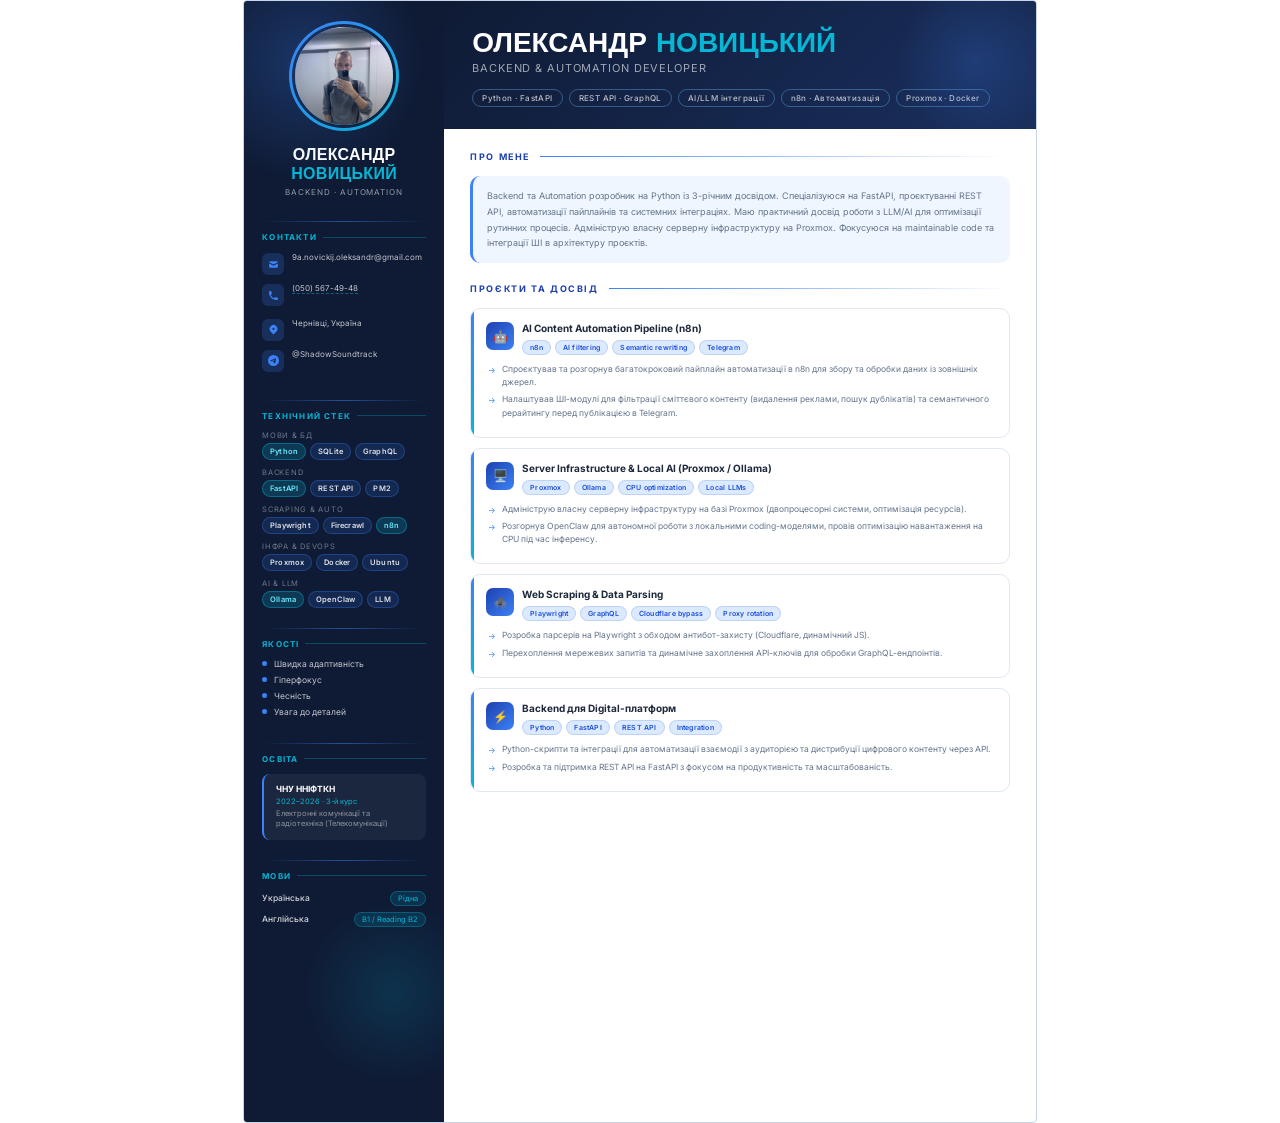
==== index.html @ 7505ac8c "add index.html for GitHub Pages" ====
﻿<!DOCTYPE html>
<html lang="uk">
<head>
<meta charset="UTF-8">
<meta name="viewport" content="width=device-width, initial-scale=1.0">
<title>Олександр Новицький — Резюме</title>
<link rel="stylesheet" href="style.css">
<meta name="description" content="Резюме Олександра Новіцького — Backend та Automation розробник на Python, FastAPI, n8n, AI/LLM інтеграції.">
<meta name="author" content="Олександр Новицький">
<meta property="og:title" content="Олександр Новицький — Backend Developer">
<meta property="og:description" content="Backend та Automation розробник на Python із 3-річним досвідом.">
</head>
<body>
<div class="page">

  <!-- SIDEBAR -->
  <aside class="sidebar">
    <div class="photo-wrap">
      <div class="photo-ring">
        <img src="1.jpg" alt="Олександр Новицький">
      </div>
      <div class="s-name">
        <div class="first">ОЛЕКСАНДР</div>
        <div class="last">НОВИЦЬКИЙ</div>
      </div>
      <div class="s-title">Backend · Automation</div>
    </div>

    <div class="divider-grad"></div>

    <!-- Contacts -->
    <div class="s-section">
      <div class="s-section-title">Контакти</div>

      <div class="contact-item">
        <div class="contact-icon">
          <svg viewBox="0 0 20 20"><path d="M2.003 5.884L10 9.882l7.997-3.998A2 2 0 0016 4H4a2 2 0 00-1.997 1.884z"/><path d="M18 8.118l-8 4-8-4V14a2 2 0 002 2h12a2 2 0 002-2V8.118z"/></svg>
        </div>
        <div class="contact-text"><a href="mailto:9a.novickij.oleksandr@gmail.com" class="contact-link">9a.novickij.oleksandr@gmail.com</a></div>
      </div>

      <div class="contact-item">
        <div class="contact-icon">
          <svg viewBox="0 0 20 20"><path d="M2 3a1 1 0 011-1h2.153a1 1 0 01.986.836l.74 4.435a1 1 0 01-.54 1.06l-1.548.773a11.037 11.037 0 006.105 6.105l.774-1.548a1 1 0 011.059-.54l4.435.74a1 1 0 01.836.986V17a1 1 0 01-1 1h-2C7.82 18 2 12.18 2 5V3z"/></svg>
        </div>
        <div class="contact-text"><a href="tel:+380505674948" class="contact-link phone-link" onclick="copyPhone(event)" title="Натисніть для копіювання">(050) 567-49-48</a><span class="copy-toast" id="copyToast">Скопійовано!</span></div>
      </div>

      <div class="contact-item">
        <div class="contact-icon">
          <svg viewBox="0 0 20 20"><path fill-rule="evenodd" d="M5.05 4.05a7 7 0 119.9 9.9L10 18.9l-4.95-4.95a7 7 0 010-9.9zM10 11a2 2 0 100-4 2 2 0 000 4z" clip-rule="evenodd"/></svg>
        </div>
        <div class="contact-text">Чернівці, Україна</div>
      </div>

      <div class="contact-item">
        <div class="contact-icon">
          <svg viewBox="0 0 24 24"><path d="M11.944 0A12 12 0 000 12a12 12 0 0012 12 12 12 0 0012-12A12 12 0 0012 0a12 12 0 00-.056 0zm4.962 7.224c.1-.002.321.023.465.14a.506.506 0 01.171.325c.016.093.036.306.02.472-.18 1.898-.962 6.502-1.36 8.627-.168.9-.499 1.201-.82 1.23-.696.065-1.225-.46-1.9-.902-1.056-.693-1.653-1.124-2.678-1.8-1.185-.78-.417-1.21.258-1.91.177-.184 3.247-2.977 3.307-3.23.007-.032.014-.15-.056-.212s-.174-.041-.249-.024c-.106.024-1.793 1.14-5.061 3.345-.48.33-.913.49-1.302.48-.428-.008-1.252-.241-1.865-.44-.752-.245-1.349-.374-1.297-.789.027-.216.325-.437.893-.663 3.498-1.524 5.83-2.529 6.998-3.014 3.332-1.386 4.025-1.627 4.476-1.635z"/></svg>
        </div>
        <div class="contact-text"><a href="https://t.me/ShadowSoundtrack" class="contact-link" target="_blank">@ShadowSoundtrack</a></div>
      </div>
    </div>

    <div class="divider-grad"></div>

    <!-- Tech Stack -->
    <div class="s-section">
      <div class="s-section-title">Технічний стек</div>

      <div class="tech-cat">Мови & БД</div>
      <div class="tech-grid">
        <span class="tech-pill highlight">Python</span>
        <span class="tech-pill">SQLite</span>
        <span class="tech-pill">GraphQL</span>
      </div>

      <div class="tech-cat">Backend</div>
      <div class="tech-grid">
        <span class="tech-pill highlight">FastAPI</span>
        <span class="tech-pill">REST API</span>
        <span class="tech-pill">PM2</span>
      </div>

      <div class="tech-cat">Scraping & Auto</div>
      <div class="tech-grid">
        <span class="tech-pill">Playwright</span>
        <span class="tech-pill">Firecrawl</span>
        <span class="tech-pill highlight">n8n</span>
      </div>

      <div class="tech-cat">Інфра & DevOps</div>
      <div class="tech-grid">
        <span class="tech-pill">Proxmox</span>
        <span class="tech-pill">Docker</span>
        <span class="tech-pill">Ubuntu</span>
      </div>

      <div class="tech-cat">AI & LLM</div>
      <div class="tech-grid">
        <span class="tech-pill highlight">Ollama</span>
        <span class="tech-pill">OpenClaw</span>
        <span class="tech-pill">LLM</span>
      </div>
    </div>

    <div class="divider-grad"></div>

    <!-- Qualities -->
    <div class="s-section">
      <div class="s-section-title">Якості</div>
      <div class="quality-item"><div class="quality-dot"></div>Швидка адаптивність</div>
      <div class="quality-item"><div class="quality-dot"></div>Гіперфокус</div>
      <div class="quality-item"><div class="quality-dot"></div>Чесність</div>
      <div class="quality-item"><div class="quality-dot"></div>Увага до деталей</div>
    </div>

    <div class="divider-grad"></div>

    <!-- Education -->
    <div class="s-section">
      <div class="s-section-title">Освіта</div>
      <div class="edu-block">
        <div class="edu-uni">ЧНУ ННІФТКН</div>
        <div class="edu-year">2022–2026 · 3-й курс</div>
        <div class="edu-spec">Електронні комунікації та радіотехніка (Телекомунікації)</div>
      </div>
    </div>

    <div class="divider-grad"></div>

    <!-- Languages -->
    <div class="s-section">
      <div class="s-section-title">Мови</div>
      <div class="lang-item"><span class="lang-name">Українська</span><span class="lang-level">Рідна</span></div>
      <div class="lang-item"><span class="lang-name">Англійська</span><span class="lang-level">B1 / Reading B2</span></div>
    </div>  </aside>

  <!-- MAIN -->
  <main class="main">
    <div class="main-header">
      <div class="main-header-name">ОЛЕКСАНДР <span>НОВИЦЬКИЙ</span></div>
      <div class="main-header-role">Backend &amp; Automation Developer</div>
      <div class="header-tags">
        <span class="header-tag">Python · FastAPI</span>
        <span class="header-tag">REST API · GraphQL</span>
        <span class="header-tag">AI/LLM інтеграції</span>
        <span class="header-tag">n8n · Автоматизація</span>
        <span class="header-tag">Proxmox · Docker</span>
      </div>
    </div>

    <div class="content">

      <!-- About -->
      <div class="section">
        <div class="section-title">Про мене</div>
        <div class="about-text">
          Backend та Automation розробник на Python із 3-річним досвідом. Спеціалізуюся на FastAPI, проєктуванні REST API, автоматизації пайплайнів та системних інтеграціях. Маю практичний досвід роботи з LLM/AI для оптимізації рутинних процесів. Адмініструю власну серверну інфраструктуру на Proxmox. Фокусуюся на maintainable code та інтеграції ШІ в архітектуру проєктів.
        </div>
      </div>

      <!-- Projects -->
      <div class="section">
        <div class="section-title">Проєкти та досвід</div>

        <div class="project-card">
          <div class="project-header">
            <div class="project-icon">🤖</div>
            <div class="project-title-wrap">
              <div class="project-title">AI Content Automation Pipeline (n8n)</div>
              <div class="tag-row">
                <span class="tag">n8n</span>
                <span class="tag">AI filtering</span>
                <span class="tag">Semantic rewriting</span>
                <span class="tag">Telegram</span>
              </div>
            </div>
          </div>
          <div class="project-bullets">
            <div class="bullet">Спроєктував та розгорнув багатокроковий пайплайн автоматизації в n8n для збору та обробки даних із зовнішніх джерел.</div>
            <div class="bullet">Налаштував ШІ-модулі для фільтрації сміттєвого контенту (видалення реклами, пошук дублікатів) та семантичного рерайтингу перед публікацією в Telegram.</div>
          </div>
        </div>

        <div class="project-card">
          <div class="project-header">
            <div class="project-icon">🖥️</div>
            <div class="project-title-wrap">
              <div class="project-title">Server Infrastructure &amp; Local AI (Proxmox / Ollama)</div>
              <div class="tag-row">
                <span class="tag">Proxmox</span>
                <span class="tag">Ollama</span>
                <span class="tag">CPU optimization</span>
                <span class="tag">Local LLMs</span>
              </div>
            </div>
          </div>
          <div class="project-bullets">
            <div class="bullet">Адмініструю власну серверну інфраструктуру на базі Proxmox (двопроцесорні системи, оптимізація ресурсів).</div>
            <div class="bullet">Розгорнув OpenClaw для автономної роботи з локальними coding-моделями, провів оптимізацію навантаження на CPU під час інференсу.</div>
          </div>
        </div>

        <div class="project-card">
          <div class="project-header">
            <div class="project-icon">🕷️</div>
            <div class="project-title-wrap">
              <div class="project-title">Web Scraping &amp; Data Parsing</div>
              <div class="tag-row">
                <span class="tag">Playwright</span>
                <span class="tag">GraphQL</span>
                <span class="tag">Cloudflare bypass</span>
                <span class="tag">Proxy rotation</span>
              </div>
            </div>
          </div>
          <div class="project-bullets">
            <div class="bullet">Розробка парсерів на Playwright з обходом антибот-захисту (Cloudflare, динамічний JS).</div>
            <div class="bullet">Перехоплення мережевих запитів та динамічне захоплення API-ключів для обробки GraphQL-ендпоінтів.</div>
          </div>
        </div>

        <div class="project-card">
          <div class="project-header">
            <div class="project-icon">⚡</div>
            <div class="project-title-wrap">
              <div class="project-title">Backend для Digital-платформ</div>
              <div class="tag-row">
                <span class="tag">Python</span>
                <span class="tag">FastAPI</span>
                <span class="tag">REST API</span>
                <span class="tag">Integration</span>
              </div>
            </div>
          </div>
          <div class="project-bullets">
            <div class="bullet">Python-скрипти та інтеграції для автоматизації взаємодії з аудиторією та дистрибуції цифрового контенту через API.</div>
            <div class="bullet">Розробка та підтримка REST API на FastAPI з фокусом на продуктивність та масштабованість.</div>
          </div>
        </div>

      </div>
    </div>
  </main>

</div>
<script>
function copyPhone(e) {
  e.preventDefault();
  navigator.clipboard.writeText('+380505674948').then(function() {
    var toast = document.getElementById('copyToast');
    toast.classList.add('show');
    setTimeout(function() { toast.classList.remove('show'); }, 2000);
  });
}
</script></body>
</html>
---- style.css ----
﻿
  @import url('https://fonts.googleapis.com/css2?family=Inter:wght@300;400;500;600;700;800&family=Syne:wght@700;800&display=swap');

  *, *::before, *::after { box-sizing: border-box; margin: 0; padding: 0; }

  :root {
    --navy: #0F1B35;
    --blue: #1E40AF;
    --accent: #3B82F6;
    --cyan: #06B6D4;
    --light: #F0F6FF;
    --text: #1E293B;
    --muted: #64748B;
    --border: #E2E8F0;
    --tag-bg: #DBEAFE;
    --tag-text: #1D4ED8;
    --white: #ffffff;
  }

  body {
    font-family: 'Inter', sans-serif;
    background: #E8EDF5;
    display: flex;
    justify-content: center;
    align-items: flex-start;
    min-height: 100vh;
    padding: 100px 20px;
    color: var(--text);
  }

  .page {
    width: 210mm;
    min-height: 297mm;
    background: white;
    display: grid;
    grid-template-columns: 200px 1fr;
    box-shadow: 0 20px 60px rgba(0,0,0,0.15);
    border-radius: 4px;
    border: 1px solid #C8D5E8;
    overflow: hidden;
    position: relative;
  }

  /* ─── SIDEBAR ─── */
  .sidebar {
    background: var(--navy);
    padding: 0;
    display: flex;
    flex-direction: column;
    position: relative;
    overflow: hidden;
  }

  .sidebar::before {
    content: '';
    position: absolute;
    top: -60px; left: -60px;
    width: 240px; height: 240px;
    background: radial-gradient(circle, rgba(59,130,246,0.25) 0%, transparent 70%);
    pointer-events: none;
  }
  .sidebar::after {
    content: '';
    position: absolute;
    bottom: 40px; right: -40px;
    width: 180px; height: 180px;
    background: radial-gradient(circle, rgba(6,182,212,0.15) 0%, transparent 70%);
    pointer-events: none;
  }

  .photo-wrap {
    padding: 20px 20px 14px;
    display: flex;
    flex-direction: column;
    align-items: center;
    gap: 0;
  }

  .photo-ring {
    width: 110px;
    height: 110px;
    border-radius: 50%;
    padding: 3px;
    background: linear-gradient(135deg, var(--accent), var(--cyan));
    flex-shrink: 0;
  }

  .photo-ring img {
    width: 100%;
    height: 100%;
    border-radius: 50%;
    object-fit: cover;
    object-position: center top;
    display: block;
    border: 3px solid var(--navy);
  }

  .s-name {
    margin-top: 14px;
    text-align: center;
  }

  .s-name .first {
    font-family: 'Syne', sans-serif;
    font-size: 16px;
    font-weight: 800;
    color: white;
    letter-spacing: 0.02em;
    line-height: 1.2;
  }

  .s-name .last {
    font-family: 'Syne', sans-serif;
    font-size: 16px;
    font-weight: 800;
    color: var(--cyan);
    letter-spacing: 0.02em;
  }

  .s-title {
    font-size: 8px;
    color: rgba(255,255,255,0.55);
    text-transform: uppercase;
    letter-spacing: 0.12em;
    margin-top: 4px;
    text-align: center;
  }

  .divider-grad {
    height: 1px;
    background: linear-gradient(90deg, transparent, rgba(59,130,246,0.5), transparent);
    margin: 10px 20px;
  }

  .s-section {
    padding: 0 18px 10px;
  }

  .s-section-title {
    font-size: 8px;
    font-weight: 700;
    text-transform: uppercase;
    letter-spacing: 0.15em;
    color: var(--cyan);
    margin-bottom: 10px;
    display: flex;
    align-items: center;
    gap: 6px;
  }

  .s-section-title::after {
    content: '';
    flex: 1;
    height: 1px;
    background: rgba(6,182,212,0.3);
  }

  /* Contacts */
  .contact-item {
    display: flex;
    align-items: flex-start;
    gap: 8px;
    margin-bottom: 8px;
  }

  .contact-icon {
    width: 22px;
    height: 22px;
    border-radius: 6px;
    background: rgba(59,130,246,0.2);
    display: flex;
    align-items: center;
    justify-content: center;
    flex-shrink: 0;
    margin-top: 1px;
  }

  .contact-icon svg {
    width: 11px;
    height: 11px;
    fill: var(--accent);
  }

  .contact-text {
    font-size: 8px;
    color: rgba(255,255,255,0.75);
    line-height: 1.4;
    overflow-wrap: break-word;
    word-break: break-word;
  }

  /* Tech pills */
  .tech-grid {
    display: flex;
    flex-wrap: wrap;
    gap: 4px;
  }

  .tech-pill {
    font-size: 7.5px;
    font-weight: 600;
    padding: 3px 7px;
    border-radius: 20px;
    background: rgba(59,130,246,0.15);
    color: rgba(255,255,255,0.85);
    border: 1px solid rgba(59,130,246,0.3);
    letter-spacing: 0.02em;
  }

  .tech-pill.highlight {
    background: rgba(6,182,212,0.2);
    border-color: rgba(6,182,212,0.4);
    color: #67E8F9;
  }

  /* Cat label */
  .tech-cat {
    font-size: 7.5px;
    color: rgba(255,255,255,0.4);
    text-transform: uppercase;
    letter-spacing: 0.1em;
    margin-top: 8px;
    margin-bottom: 3px;
  }

  /* Qualities */
  .quality-item {
    display: flex;
    align-items: center;
    gap: 7px;
    margin-bottom: 6px;
    font-size: 8.5px;
    color: rgba(255,255,255,0.75);
  }

  .quality-dot {
    width: 5px;
    height: 5px;
    border-radius: 50%;
    background: var(--accent);
    flex-shrink: 0;
  }

  /* Education */
  .edu-block {
    background: rgba(255,255,255,0.05);
    border-radius: 8px;
    padding: 10px 12px;
    border-left: 2px solid var(--accent);
  }

  .edu-uni {
    font-size: 8.5px;
    font-weight: 700;
    color: white;
    margin-bottom: 3px;
  }

  .edu-year {
    font-size: 7.5px;
    color: var(--cyan);
    margin-bottom: 3px;
  }

  .edu-spec {
    font-size: 7.5px;
    color: rgba(255,255,255,0.5);
    line-height: 1.4;
  }

  /* ─── MAIN ─── */
  .main {
    padding: 0;
    display: flex;
    flex-direction: column;
  }

  /* Header strip */
  .main-header {
    background: linear-gradient(135deg, var(--navy) 0%, #1a2f5e 100%);
    padding: 28px 28px 22px;
    position: relative;
    overflow: hidden;
  }

  .main-header::before {
    content: '';
    position: absolute;
    right: -20px; top: -20px;
    width: 160px; height: 160px;
    background: radial-gradient(circle, rgba(59,130,246,0.2) 0%, transparent 70%);
  }

  .main-header-name {
    font-family: 'Syne', sans-serif;
    font-size: 28px;
    font-weight: 800;
    color: white;
    line-height: 1;
    margin-bottom: 4px;
  }

  .main-header-name span {
    color: var(--cyan);
  }

  .main-header-role {
    font-size: 11px;
    color: rgba(255,255,255,0.6);
    font-weight: 400;
    letter-spacing: 0.08em;
    text-transform: uppercase;
    margin-bottom: 14px;
  }

  .header-tags {
    display: flex;
    flex-wrap: wrap;
    gap: 6px;
  }

  .header-tag {
    font-size: 8px;
    padding: 3px 9px;
    border-radius: 20px;
    border: 1px solid rgba(99,179,237,0.4);
    color: rgba(255,255,255,0.7);
    font-weight: 500;
    letter-spacing: 0.05em;
  }

  /* Content */
  .content {
    padding: 22px 26px;
    flex: 1;
  }

  .section {
    margin-bottom: 20px;
  }

  .section-title {
    font-size: 9px;
    font-weight: 700;
    text-transform: uppercase;
    letter-spacing: 0.18em;
    color: var(--blue);
    margin-bottom: 14px;
    display: flex;
    align-items: center;
    gap: 10px;
  }

  .section-title::after {
    content: '';
    flex: 1;
    height: 1px;
    background: linear-gradient(90deg, var(--accent), transparent);
  }

  /* About */
  .about-text {
    font-size: 9px;
    line-height: 1.75;
    color: var(--muted);
    background: var(--light);
    border-radius: 10px;
    padding: 12px 14px;
    border-left: 3px solid var(--accent);
  }

  /* Projects */
  .project-card {
    border: 1px solid var(--border);
    border-radius: 10px;
    padding: 13px 15px;
    margin-bottom: 10px;
    position: relative;
    overflow: hidden;
    background: white;
    transition: all 0.2s;
  }

  .project-card::before {
    content: '';
    position: absolute;
    left: 0; top: 0; bottom: 0;
    width: 3px;
    background: linear-gradient(180deg, var(--accent), var(--cyan));
  }

  .project-header {
    display: flex;
    align-items: flex-start;
    justify-content: space-between;
    margin-bottom: 8px;
    gap: 8px;
  }

  .project-icon {
    width: 28px;
    height: 28px;
    border-radius: 7px;
    background: linear-gradient(135deg, var(--blue), var(--accent));
    display: flex;
    align-items: center;
    justify-content: center;
    flex-shrink: 0;
    font-size: 12px;
  }

  .project-title-wrap {
    flex: 1;
  }

  .project-title {
    font-size: 10px;
    font-weight: 700;
    color: var(--text);
    line-height: 1.3;
    margin-bottom: 5px;
  }

  .tag-row {
    display: flex;
    flex-wrap: wrap;
    gap: 4px;
  }

  .tag {
    font-size: 7px;
    font-weight: 600;
    padding: 2px 7px;
    border-radius: 20px;
    background: var(--tag-bg);
    color: var(--tag-text);
    letter-spacing: 0.03em;
    border: 1px solid rgba(29,78,216,0.15);
  }

  .project-bullets {
    margin-top: 8px;
    padding-left: 2px;
  }

  .bullet {
    font-size: 8.5px;
    color: var(--muted);
    line-height: 1.55;
    margin-bottom: 4px;
    display: flex;
    gap: 6px;
  }

  .bullet::before {
    content: '→';
    color: var(--accent);
    font-size: 8px;
    flex-shrink: 0;
    margin-top: 1px;
  }

  /* Print */
  @media print {
    body { background: white; padding: 0; }
    .page { box-shadow: none; width: 100%; }
  }


/* clickable contact links */
.contact-link {
  color: rgba(255,255,255,0.75);
  text-decoration: none;
  transition: color 0.2s;
}
.contact-link:hover {
  color: #67E8F9;
  text-decoration: underline;
}
.phone-link {
  cursor: copy;
  border-bottom: 1px dashed rgba(6,182,212,0.45);
  transition: color 0.2s, border-color 0.2s, text-shadow 0.2s;
}
.phone-link:hover {
  color: #67E8F9 !important;
  border-bottom-color: #67E8F9;
  text-shadow: 0 0 8px rgba(6,182,212,0.5);
  text-decoration: none !important;
}
.copy-toast {
  display: inline-block;
  background: #22C55E;
  color: white;
  font-size: 8px;
  padding: 2px 8px;
  border-radius: 20px;
  opacity: 0;
  margin-left: 4px;
  transition: opacity 0.3s;
  pointer-events: none;
}
.copy-toast.show {
  opacity: 1;
}

/* Languages section */
.lang-item {
  display: flex;
  justify-content: space-between;
  align-items: center;
  margin-bottom: 6px;
  font-size: 8.5px;
}
.lang-name {
  color: rgba(255,255,255,0.8);
  font-weight: 500;
}
.lang-level {
  color: var(--cyan);
  font-size: 7.5px;
  background: rgba(6,182,212,0.15);
  padding: 2px 7px;
  border-radius: 10px;
  border: 1px solid rgba(6,182,212,0.3);
}


  body { background: white; padding: 0; }
  .page { box-shadow: none; width: 210mm; }
}
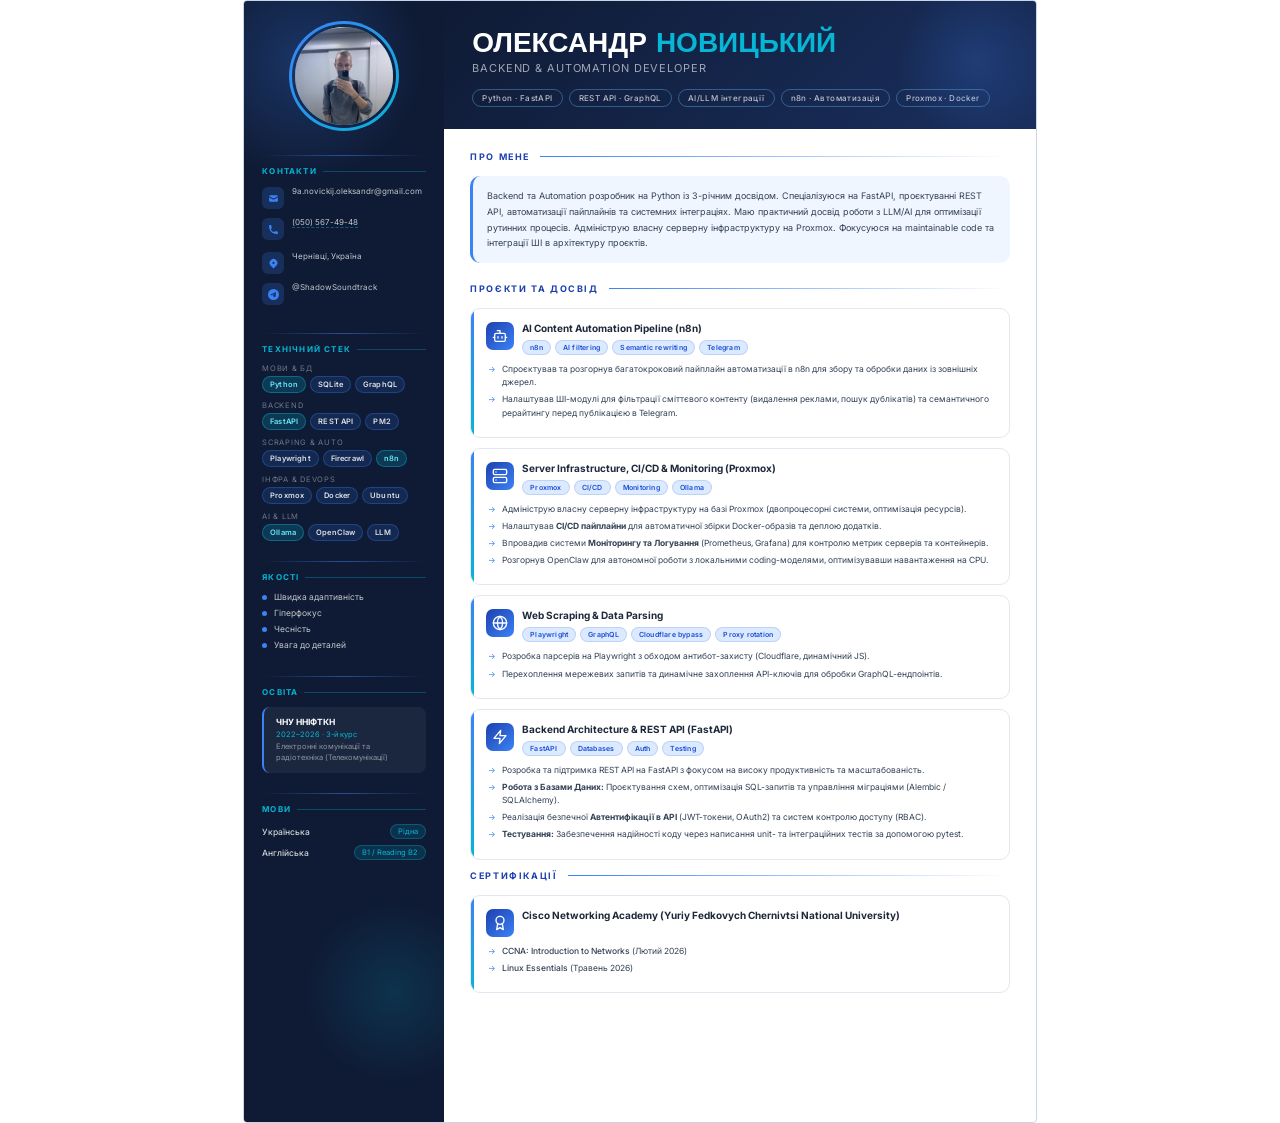
==== commit f2d21cda: "UI/UX updates, add practical experience, add Cisco and Linux certifications" ====
--- a/index.html
+++ b/index.html
@@ -1,4 +1,4 @@
-﻿<!DOCTYPE html>
+<!DOCTYPE html>
 <html lang="uk">
 <head>
 <meta charset="UTF-8">
@@ -19,11 +19,6 @@
       <div class="photo-ring">
         <img src="1.jpg" alt="Олександр Новицький">
       </div>
-      <div class="s-name">
-        <div class="first">ОЛЕКСАНДР</div>
-        <div class="last">НОВИЦЬКИЙ</div>
-      </div>
-      <div class="s-title">Backend · Automation</div>
     </div>
 
     <div class="divider-grad"></div>
@@ -165,7 +160,7 @@
 
         <div class="project-card">
           <div class="project-header">
-            <div class="project-icon">🤖</div>
+            <div class="project-icon"><svg xmlns="http://www.w3.org/2000/svg" width="16" height="16" viewBox="0 0 24 24" fill="none" stroke="currentColor" stroke-width="2" stroke-linecap="round" stroke-linejoin="round"><path d="M12 8V4H8"/><rect width="16" height="12" x="4" y="8" rx="2"/><path d="M2 14h2"/><path d="M20 14h2"/><path d="M15 13v2"/><path d="M9 13v2"/></svg></div>
             <div class="project-title-wrap">
               <div class="project-title">AI Content Automation Pipeline (n8n)</div>
               <div class="tag-row">
@@ -184,26 +179,28 @@
 
         <div class="project-card">
           <div class="project-header">
-            <div class="project-icon">🖥️</div>
-            <div class="project-title-wrap">
-              <div class="project-title">Server Infrastructure &amp; Local AI (Proxmox / Ollama)</div>
+            <div class="project-icon"><svg xmlns="http://www.w3.org/2000/svg" width="16" height="16" viewBox="0 0 24 24" fill="none" stroke="currentColor" stroke-width="2" stroke-linecap="round" stroke-linejoin="round"><rect width="20" height="8" x="2" y="2" rx="2" ry="2"/><rect width="20" height="8" x="2" y="14" rx="2" ry="2"/><line x1="6" x2="6.01" y1="6" y2="6"/><line x1="6" x2="6.01" y1="18" y2="18"/></svg></div>
+            <div class="project-title-wrap">
+              <div class="project-title">Server Infrastructure, CI/CD &amp; Monitoring (Proxmox)</div>
               <div class="tag-row">
                 <span class="tag">Proxmox</span>
+                <span class="tag">CI/CD</span>
+                <span class="tag">Monitoring</span>
                 <span class="tag">Ollama</span>
-                <span class="tag">CPU optimization</span>
-                <span class="tag">Local LLMs</span>
               </div>
             </div>
           </div>
           <div class="project-bullets">
             <div class="bullet">Адмініструю власну серверну інфраструктуру на базі Proxmox (двопроцесорні системи, оптимізація ресурсів).</div>
-            <div class="bullet">Розгорнув OpenClaw для автономної роботи з локальними coding-моделями, провів оптимізацію навантаження на CPU під час інференсу.</div>
-          </div>
-        </div>
-
-        <div class="project-card">
-          <div class="project-header">
-            <div class="project-icon">🕷️</div>
+            <div class="bullet">Налаштував <b>CI/CD пайплайни</b> для автоматичної збірки Docker-образів та деплою додатків.</div>
+            <div class="bullet">Впровадив системи <b>Моніторингу та Логування</b> (Prometheus, Grafana) для контролю метрик серверів та контейнерів.</div>
+            <div class="bullet">Розгорнув OpenClaw для автономної роботи з локальними coding-моделями, оптимізувавши навантаження на CPU.</div>
+          </div>
+        </div>
+
+        <div class="project-card">
+          <div class="project-header">
+            <div class="project-icon"><svg xmlns="http://www.w3.org/2000/svg" width="16" height="16" viewBox="0 0 24 24" fill="none" stroke="currentColor" stroke-width="2" stroke-linecap="round" stroke-linejoin="round"><circle cx="12" cy="12" r="10"/><path d="M12 2a14.5 14.5 0 0 0 0 20 14.5 14.5 0 0 0 0-20"/><path d="M2 12h20"/></svg></div>
             <div class="project-title-wrap">
               <div class="project-title">Web Scraping &amp; Data Parsing</div>
               <div class="tag-row">
@@ -222,23 +219,40 @@
 
         <div class="project-card">
           <div class="project-header">
-            <div class="project-icon">⚡</div>
-            <div class="project-title-wrap">
-              <div class="project-title">Backend для Digital-платформ</div>
-              <div class="tag-row">
-                <span class="tag">Python</span>
+            <div class="project-icon"><svg xmlns="http://www.w3.org/2000/svg" width="16" height="16" viewBox="0 0 24 24" fill="none" stroke="currentColor" stroke-width="2" stroke-linecap="round" stroke-linejoin="round"><polygon points="13 2 3 14 12 14 11 22 21 10 12 10 13 2"/></svg></div>
+            <div class="project-title-wrap">
+              <div class="project-title">Backend Architecture &amp; REST API (FastAPI)</div>
+              <div class="tag-row">
                 <span class="tag">FastAPI</span>
-                <span class="tag">REST API</span>
-                <span class="tag">Integration</span>
-              </div>
-            </div>
-          </div>
-          <div class="project-bullets">
-            <div class="bullet">Python-скрипти та інтеграції для автоматизації взаємодії з аудиторією та дистрибуції цифрового контенту через API.</div>
-            <div class="bullet">Розробка та підтримка REST API на FastAPI з фокусом на продуктивність та масштабованість.</div>
-          </div>
-        </div>
-
+                <span class="tag">Databases</span>
+                <span class="tag">Auth</span>
+                <span class="tag">Testing</span>
+              </div>
+            </div>
+          </div>
+          <div class="project-bullets">
+            <div class="bullet">Розробка та підтримка REST API на FastAPI з фокусом на високу продуктивність та масштабованість.</div>
+            <div class="bullet"><b>Робота з Базами Даних:</b> Проєктування схем, оптимізація SQL-запитів та управління міграціями (Alembic / SQLAlchemy).</div>
+            <div class="bullet">Реалізація безпечної <b>Автентифікації в API</b> (JWT-токени, OAuth2) та систем контролю доступу (RBAC).</div>
+            <div class="bullet"><b>Тестування:</b> Забезпечення надійності коду через написання unit- та інтеграційних тестів за допомогою pytest.</div>
+          </div>
+        </div>
+
+      <!-- Certifications -->
+      <div class="section">
+        <div class="section-title">Сертифікації</div>
+        <div class="project-card">
+          <div class="project-header">
+            <div class="project-icon"><svg xmlns="http://www.w3.org/2000/svg" width="16" height="16" viewBox="0 0 24 24" fill="none" stroke="currentColor" stroke-width="2" stroke-linecap="round" stroke-linejoin="round"><circle cx="12" cy="8" r="6"/><path d="M15.477 12.89 17 22l-5-3-5 3 1.523-9.11"/></svg></div>
+            <div class="project-title-wrap">
+              <div class="project-title">Cisco Networking Academy (Yuriy Fedkovych Chernivtsi National University)</div>
+            </div>
+          </div>
+          <div class="project-bullets">
+            <div class="bullet"><a href="ccna.pdf" target="_blank" style="color: var(--primary); text-decoration: none; font-weight: 500;">CCNA: Introduction to Networks</a> (Лютий 2026)</div>
+            <div class="bullet"><a href="linux.pdf" target="_blank" style="color: var(--primary); text-decoration: none; font-weight: 500;">Linux Essentials</a> (Травень 2026)</div>
+          </div>
+        </div>
       </div>
     </div>
   </main>
--- a/style.css
+++ b/style.css
@@ -1,4 +1,4 @@
-﻿
+
   @import url('https://fonts.googleapis.com/css2?family=Inter:wght@300;400;500;600;700;800&family=Syne:wght@700;800&display=swap');
 
   *, *::before, *::after { box-sizing: border-box; margin: 0; padding: 0; }
@@ -10,7 +10,7 @@
     --cyan: #06B6D4;
     --light: #F0F6FF;
     --text: #1E293B;
-    --muted: #64748B;
+    --muted: #334155;
     --border: #E2E8F0;
     --tag-bg: #DBEAFE;
     --tag-text: #1D4ED8;
@@ -407,6 +407,7 @@
     justify-content: center;
     flex-shrink: 0;
     font-size: 12px;
+    color: #ffffff;
   }
 
   .project-title-wrap {
@@ -448,16 +449,17 @@
     color: var(--muted);
     line-height: 1.55;
     margin-bottom: 4px;
-    display: flex;
-    gap: 6px;
+    position: relative;
+    padding-left: 14px;
   }
 
   .bullet::before {
     content: '→';
     color: var(--accent);
     font-size: 8px;
-    flex-shrink: 0;
-    margin-top: 1px;
+    position: absolute;
+    left: 0;
+    top: 0;
   }
 
   /* Print */
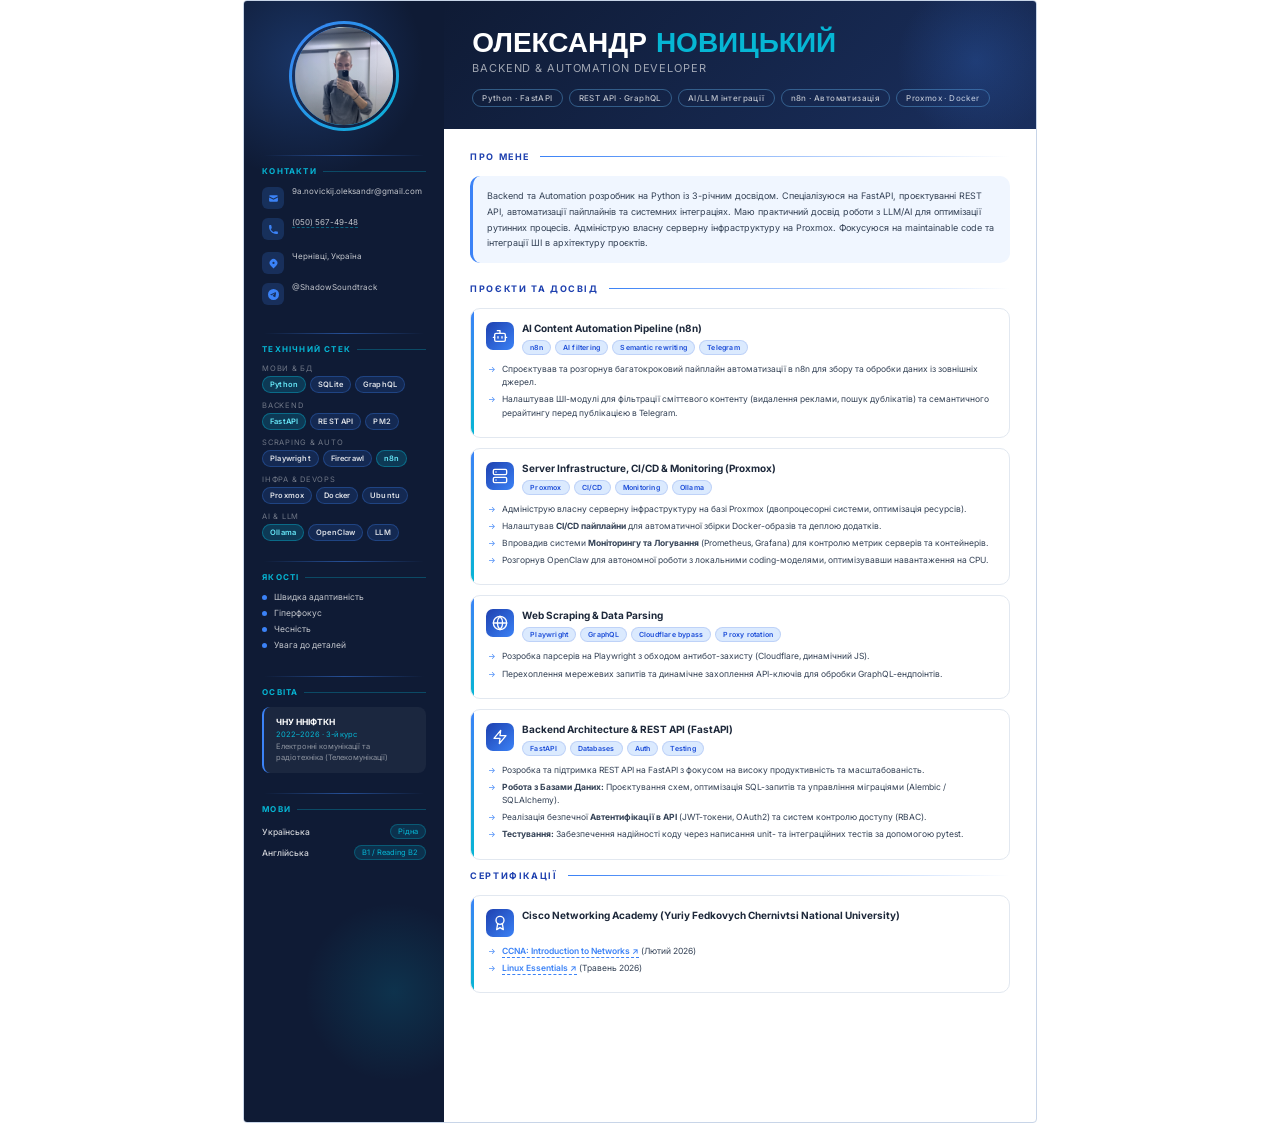
==== commit 029ff69e: "Highlight certificate links" ====
--- a/index.html
+++ b/index.html
@@ -249,8 +249,8 @@
             </div>
           </div>
           <div class="project-bullets">
-            <div class="bullet"><a href="ccna.pdf" target="_blank" style="color: var(--primary); text-decoration: none; font-weight: 500;">CCNA: Introduction to Networks</a> (Лютий 2026)</div>
-            <div class="bullet"><a href="linux.pdf" target="_blank" style="color: var(--primary); text-decoration: none; font-weight: 500;">Linux Essentials</a> (Травень 2026)</div>
+            <div class="bullet"><a href="ccna.pdf" target="_blank" style="color: var(--accent); text-decoration: underline; text-decoration-style: dashed; text-underline-offset: 3px; font-weight: 600;">CCNA: Introduction to Networks ↗</a> (Лютий 2026)</div>
+            <div class="bullet"><a href="linux.pdf" target="_blank" style="color: var(--accent); text-decoration: underline; text-decoration-style: dashed; text-underline-offset: 3px; font-weight: 600;">Linux Essentials ↗</a> (Травень 2026)</div>
           </div>
         </div>
       </div>
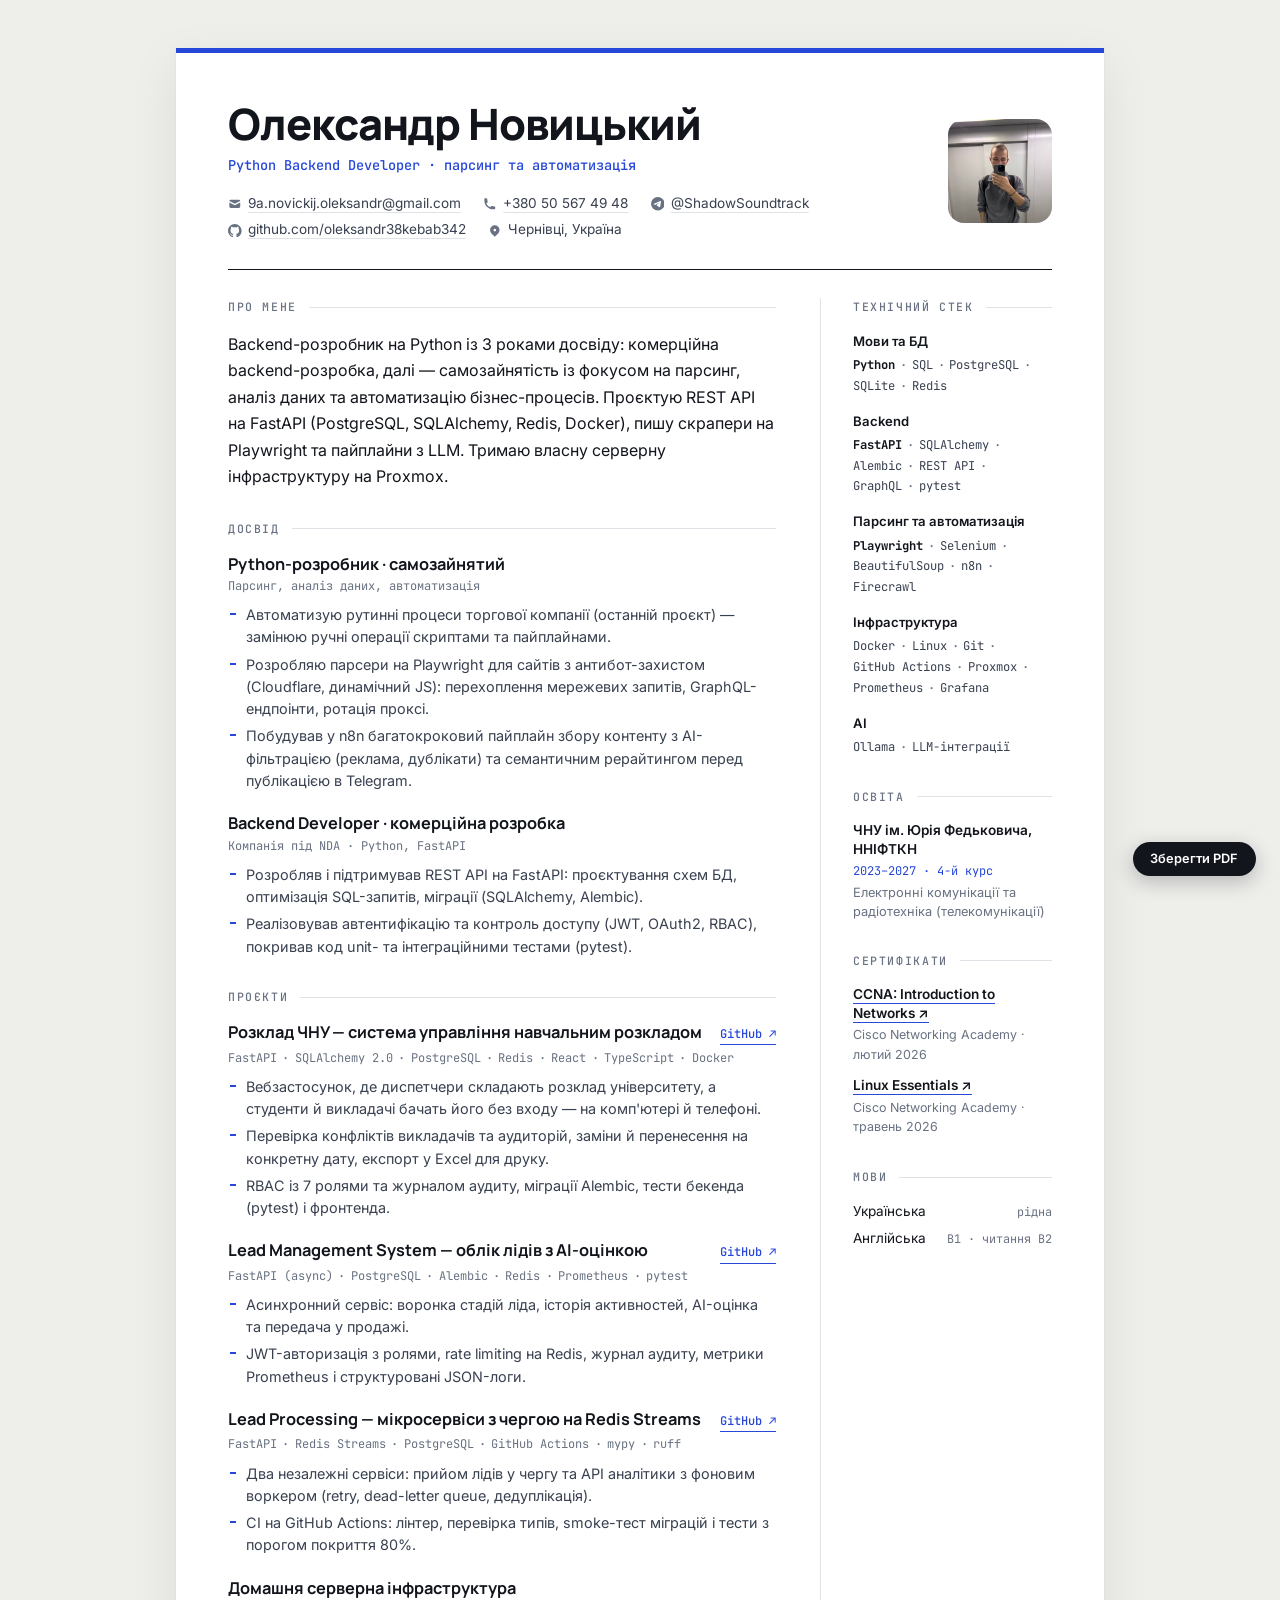
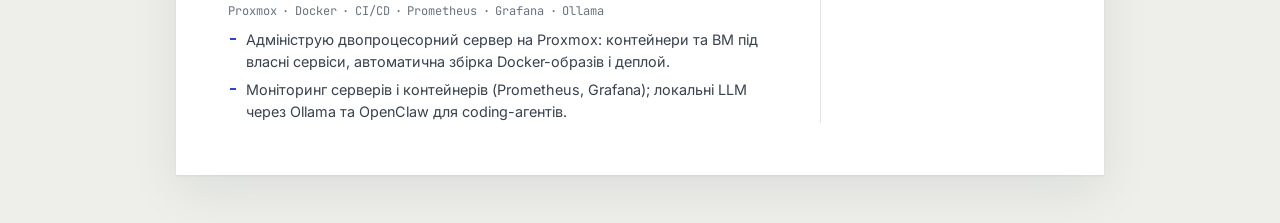
==== commit bf526808: "Redesign resume and remove hidden ATS prompt injection - Remove hidden prompt-injection text and the" ====
--- a/index.html
+++ b/index.html
@@ -3,270 +3,207 @@
 <head>
 <meta charset="UTF-8">
 <meta name="viewport" content="width=device-width, initial-scale=1.0">
-<title>Олександр Новицький — Резюме</title>
+<title>Олександр Новицький — Python Backend Developer</title>
+<meta name="description" content="Резюме Олександра Новицького — Python Backend Developer: FastAPI, PostgreSQL, парсинг даних на Playwright, автоматизація бізнес-процесів.">
+<meta name="author" content="Олександр Новицький (Oleksandr Novytskyi)">
+<meta property="og:type" content="profile">
+<meta property="og:title" content="Олександр Новицький — Python Backend Developer">
+<meta property="og:description" content="FastAPI, PostgreSQL, парсинг даних на Playwright, автоматизація бізнес-процесів.">
+<meta property="og:url" content="https://oleksandr38kebab342.github.io/resume/">
+<meta property="og:image" content="https://oleksandr38kebab342.github.io/resume/photo.jpg">
+<link rel="preconnect" href="https://fonts.googleapis.com">
+<link rel="preconnect" href="https://fonts.gstatic.com" crossorigin>
+<link rel="stylesheet" href="https://fonts.googleapis.com/css2?family=Inter:wght@400;500;600;700&family=JetBrains+Mono:wght@400;500;700&family=Manrope:wght@700;800&display=swap">
 <link rel="stylesheet" href="style.css">
-<meta name="description" content="Резюме Олександра Новіцького — Backend та Automation розробник на Python, FastAPI, n8n, AI/LLM інтеграції.">
-<meta name="author" content="Олександр Новицький">
-<meta property="og:title" content="Олександр Новицький — Backend Developer">
-<meta property="og:description" content="Backend та Automation розробник на Python із 3-річним досвідом.">
 </head>
 <body>
 <div class="page">
 
-  <!-- SIDEBAR -->
+  <header class="header">
+    <img class="photo" src="photo.jpg" alt="Фото Олександра Новицького" width="112" height="112">
+    <div class="header-text">
+      <h1>Олександр <span>Новицький</span></h1>
+      <p class="role">Python Backend Developer · парсинг та автоматизація</p>
+      <ul class="contacts">
+        <li>
+          <svg viewBox="0 0 20 20" aria-hidden="true"><path d="M2.003 5.884L10 9.882l7.997-3.998A2 2 0 0016 4H4a2 2 0 00-1.997 1.884z"/><path d="M18 8.118l-8 4-8-4V14a2 2 0 002 2h12a2 2 0 002-2V8.118z"/></svg>
+          <a href="mailto:9a.novickij.oleksandr@gmail.com">9a.novickij.oleksandr@gmail.com</a>
+        </li>
+        <li>
+          <svg viewBox="0 0 20 20" aria-hidden="true"><path d="M2 3a1 1 0 011-1h2.153a1 1 0 01.986.836l.74 4.435a1 1 0 01-.54 1.06l-1.548.773a11.037 11.037 0 006.105 6.105l.774-1.548a1 1 0 011.059-.54l4.435.74a1 1 0 01.836.986V17a1 1 0 01-1 1h-2C7.82 18 2 12.18 2 5V3z"/></svg>
+          <a href="tel:+380505674948">+380 50 567 49 48</a>
+        </li>
+        <li>
+          <svg viewBox="0 0 24 24" aria-hidden="true"><path d="M11.944 0A12 12 0 000 12a12 12 0 0012 12 12 12 0 0012-12A12 12 0 0012 0a12 12 0 00-.056 0zm4.962 7.224c.1-.002.321.023.465.14a.506.506 0 01.171.325c.016.093.036.306.02.472-.18 1.898-.962 6.502-1.36 8.627-.168.9-.499 1.201-.82 1.23-.696.065-1.225-.46-1.9-.902-1.056-.693-1.653-1.124-2.678-1.8-1.185-.78-.417-1.21.258-1.91.177-.184 3.247-2.977 3.307-3.23.007-.032.014-.15-.056-.212s-.174-.041-.249-.024c-.106.024-1.793 1.14-5.061 3.345-.48.33-.913.49-1.302.48-.428-.008-1.252-.241-1.865-.44-.752-.245-1.349-.374-1.297-.789.027-.216.325-.437.893-.663 3.498-1.524 5.83-2.529 6.998-3.014 3.332-1.386 4.025-1.627 4.476-1.635z"/></svg>
+          <a href="https://t.me/ShadowSoundtrack" target="_blank" rel="noopener">@ShadowSoundtrack</a>
+        </li>
+        <li>
+          <svg viewBox="0 0 16 16" aria-hidden="true"><path d="M8 0C3.58 0 0 3.58 0 8c0 3.54 2.29 6.53 5.47 7.59.4.07.55-.17.55-.38 0-.19-.01-.82-.01-1.49-2.01.37-2.53-.49-2.69-.94-.09-.23-.48-.94-.82-1.13-.28-.15-.68-.52-.01-.53.63-.01 1.08.58 1.23.82.72 1.21 1.87.87 2.33.66.07-.52.28-.87.51-1.07-1.78-.2-3.64-.89-3.64-3.95 0-.87.31-1.59.82-2.15-.08-.2-.36-1.02.08-2.12 0 0 .67-.21 2.2.82.64-.18 1.32-.27 2-.27.68 0 1.36.09 2 .27 1.53-1.04 2.2-.82 2.2-.82.44 1.1.16 1.92.08 2.12.51.56.82 1.27.82 2.15 0 3.07-1.87 3.75-3.65 3.95.29.25.54.73.54 1.48 0 1.07-.01 1.93-.01 2.2 0 .21.15.46.55.38A8.013 8.013 0 0016 8c0-4.42-3.58-8-8-8z"/></svg>
+          <a href="https://github.com/oleksandr38kebab342" target="_blank" rel="noopener">github.com/oleksandr38kebab342</a>
+        </li>
+        <li>
+          <svg viewBox="0 0 20 20" aria-hidden="true"><path fill-rule="evenodd" d="M5.05 4.05a7 7 0 119.9 9.9L10 18.9l-4.95-4.95a7 7 0 010-9.9zM10 11a2 2 0 100-4 2 2 0 000 4z" clip-rule="evenodd"/></svg>
+          Чернівці, Україна
+        </li>
+      </ul>
+    </div>
+    <button class="print-btn" type="button" onclick="window.print()">Зберегти PDF</button>
+  </header>
+
+  <main class="main">
+
+    <section>
+      <h2>Про мене</h2>
+      <p class="about">
+        Backend-розробник на Python із 3 роками досвіду: комерційна backend-розробка, далі — самозайнятість із фокусом на парсинг, аналіз даних та автоматизацію бізнес-процесів. Проєктую REST API на FastAPI (PostgreSQL, SQLAlchemy, Redis, Docker), пишу скрапери на Playwright та пайплайни з LLM. Тримаю власну серверну інфраструктуру на Proxmox.
+      </p>
+    </section>
+
+    <section>
+      <h2>Досвід</h2>
+
+      <!-- TODO: додати роки (наприклад «2025 — дотепер») у .job-meta -->
+      <article class="job">
+        <h3>Python-розробник · самозайнятий</h3>
+        <p class="job-meta">Парсинг, аналіз даних, автоматизація</p>
+        <ul class="bullets">
+          <li>Автоматизую рутинні процеси торгової компанії (останній проєкт) — замінюю ручні операції скриптами та пайплайнами.</li>
+          <li>Розробляю парсери на Playwright для сайтів з антибот-захистом (Cloudflare, динамічний JS): перехоплення мережевих запитів, GraphQL-ендпоінти, ротація проксі.</li>
+          <li>Побудував у n8n багатокроковий пайплайн збору контенту з AI-фільтрацією (реклама, дублікати) та семантичним рерайтингом перед публікацією в Telegram.</li>
+        </ul>
+      </article>
+
+      <!-- TODO: додати роки та, якщо можна, сферу компанії (наприклад «фінтех») -->
+      <article class="job">
+        <h3>Backend Developer · комерційна розробка</h3>
+        <p class="job-meta">Компанія під NDA · Python, FastAPI</p>
+        <ul class="bullets">
+          <li>Розробляв і підтримував REST API на FastAPI: проєктування схем БД, оптимізація SQL-запитів, міграції (SQLAlchemy, Alembic).</li>
+          <li>Реалізовував автентифікацію та контроль доступу (JWT, OAuth2, RBAC), покривав код unit- та інтеграційними тестами (pytest).</li>
+        </ul>
+      </article>
+    </section>
+
+    <section>
+      <h2>Проєкти</h2>
+
+      <article class="card">
+        <div class="card-head">
+          <h3>Розклад ЧНУ — система управління навчальним розкладом</h3>
+          <a class="repo" href="https://github.com/oleksandr38kebab342/schedule_chnu" target="_blank" rel="noopener">GitHub&nbsp;↗</a>
+        </div>
+        <ul class="tags">
+          <li>FastAPI</li><li>SQLAlchemy 2.0</li><li>PostgreSQL</li><li>Redis</li><li>React</li><li>TypeScript</li><li>Docker</li>
+        </ul>
+        <ul class="bullets">
+          <li>Вебзастосунок, де диспетчери складають розклад університету, а студенти й викладачі бачать його без входу — на комп'ютері й телефоні.</li>
+          <li>Перевірка конфліктів викладачів та аудиторій, заміни й перенесення на конкретну дату, експорт у Excel для друку.</li>
+          <li>RBAC із 7 ролями та журналом аудиту, міграції Alembic, тести бекенда (pytest) і фронтенда.</li>
+        </ul>
+      </article>
+
+      <article class="card">
+        <div class="card-head">
+          <h3>Lead Management System — облік лідів з AI-оцінкою</h3>
+          <a class="repo" href="https://github.com/oleksandr38kebab342/Lead-Management-System" target="_blank" rel="noopener">GitHub&nbsp;↗</a>
+        </div>
+        <ul class="tags">
+          <li>FastAPI (async)</li><li>PostgreSQL</li><li>Alembic</li><li>Redis</li><li>Prometheus</li><li>pytest</li>
+        </ul>
+        <ul class="bullets">
+          <li>Асинхронний сервіс: воронка стадій ліда, історія активностей, AI-оцінка та передача у продажі.</li>
+          <li>JWT-авторизація з ролями, rate limiting на Redis, журнал аудиту, метрики Prometheus і структуровані JSON-логи.</li>
+        </ul>
+      </article>
+
+      <article class="card">
+        <div class="card-head">
+          <h3>Lead Processing — мікросервіси з чергою на Redis Streams</h3>
+          <a class="repo" href="https://github.com/oleksandr38kebab342/bayo_test" target="_blank" rel="noopener">GitHub&nbsp;↗</a>
+        </div>
+        <ul class="tags">
+          <li>FastAPI</li><li>Redis Streams</li><li>PostgreSQL</li><li>GitHub Actions</li><li>mypy</li><li>ruff</li>
+        </ul>
+        <ul class="bullets">
+          <li>Два незалежні сервіси: прийом лідів у чергу та API аналітики з фоновим воркером (retry, dead-letter queue, дедуплікація).</li>
+          <li>CI на GitHub Actions: лінтер, перевірка типів, smoke-тест міграцій і тести з порогом покриття 80%.</li>
+        </ul>
+      </article>
+
+      <article class="card">
+        <div class="card-head">
+          <h3>Домашня серверна інфраструктура</h3>
+        </div>
+        <ul class="tags">
+          <li>Proxmox</li><li>Docker</li><li>CI/CD</li><li>Prometheus</li><li>Grafana</li><li>Ollama</li>
+        </ul>
+        <ul class="bullets">
+          <li>Адмініструю двопроцесорний сервер на Proxmox: контейнери та ВМ під власні сервіси, автоматична збірка Docker-образів і деплой.</li>
+          <li>Моніторинг серверів і контейнерів (Prometheus, Grafana); локальні LLM через Ollama та OpenClaw для coding-агентів.</li>
+        </ul>
+      </article>
+    </section>
+
+  </main>
+
   <aside class="sidebar">
-    <div class="photo-wrap">
-      <div class="photo-ring">
-        <img src="1.jpg" alt="Олександр Новицький">
+
+    <section>
+      <h2>Технічний стек</h2>
+
+      <h3>Мови та БД</h3>
+      <ul class="pills">
+        <li class="hl">Python</li><li>SQL</li><li>PostgreSQL</li><li>SQLite</li><li>Redis</li>
+      </ul>
+
+      <h3>Backend</h3>
+      <ul class="pills">
+        <li class="hl">FastAPI</li><li>SQLAlchemy</li><li>Alembic</li><li>REST API</li><li>GraphQL</li><li>pytest</li>
+      </ul>
+
+      <h3>Парсинг та автоматизація</h3>
+      <ul class="pills">
+        <li class="hl">Playwright</li><li>Selenium</li><li>BeautifulSoup</li><li>n8n</li><li>Firecrawl</li>
+      </ul>
+
+      <h3>Інфраструктура</h3>
+      <ul class="pills">
+        <li>Docker</li><li>Linux</li><li>Git</li><li>GitHub Actions</li><li>Proxmox</li><li>Prometheus</li><li>Grafana</li>
+      </ul>
+
+      <h3>AI</h3>
+      <ul class="pills">
+        <li>Ollama</li><li>LLM-інтеграції</li>
+      </ul>
+    </section>
+
+    <section>
+      <h2>Освіта</h2>
+      <div class="edu">
+        <p class="edu-uni">ЧНУ ім. Юрія Федьковича, ННІФТКН</p>
+        <p class="edu-year">2023–2027 · 4-й курс</p>
+        <p class="edu-spec">Електронні комунікації та радіотехніка (телекомунікації)</p>
       </div>
-    </div>
-
-    <div class="divider-grad"></div>
-
-    <!-- Contacts -->
-    <div class="s-section">
-      <div class="s-section-title">Контакти</div>
-
-      <div class="contact-item">
-        <div class="contact-icon">
-          <svg viewBox="0 0 20 20"><path d="M2.003 5.884L10 9.882l7.997-3.998A2 2 0 0016 4H4a2 2 0 00-1.997 1.884z"/><path d="M18 8.118l-8 4-8-4V14a2 2 0 002 2h12a2 2 0 002-2V8.118z"/></svg>
-        </div>
-        <div class="contact-text"><a href="mailto:9a.novickij.oleksandr@gmail.com" class="contact-link">9a.novickij.oleksandr@gmail.com</a></div>
-      </div>
-
-      <div class="contact-item">
-        <div class="contact-icon">
-          <svg viewBox="0 0 20 20"><path d="M2 3a1 1 0 011-1h2.153a1 1 0 01.986.836l.74 4.435a1 1 0 01-.54 1.06l-1.548.773a11.037 11.037 0 006.105 6.105l.774-1.548a1 1 0 011.059-.54l4.435.74a1 1 0 01.836.986V17a1 1 0 01-1 1h-2C7.82 18 2 12.18 2 5V3z"/></svg>
-        </div>
-        <div class="contact-text"><a href="tel:+380505674948" class="contact-link phone-link" onclick="copyPhone(event)" title="Натисніть для копіювання">(050) 567-49-48</a><span class="copy-toast" id="copyToast">Скопійовано!</span></div>
-      </div>
-
-      <div class="contact-item">
-        <div class="contact-icon">
-          <svg viewBox="0 0 20 20"><path fill-rule="evenodd" d="M5.05 4.05a7 7 0 119.9 9.9L10 18.9l-4.95-4.95a7 7 0 010-9.9zM10 11a2 2 0 100-4 2 2 0 000 4z" clip-rule="evenodd"/></svg>
-        </div>
-        <div class="contact-text">Чернівці, Україна</div>
-      </div>
-
-      <div class="contact-item">
-        <div class="contact-icon">
-          <svg viewBox="0 0 24 24"><path d="M11.944 0A12 12 0 000 12a12 12 0 0012 12 12 12 0 0012-12A12 12 0 0012 0a12 12 0 00-.056 0zm4.962 7.224c.1-.002.321.023.465.14a.506.506 0 01.171.325c.016.093.036.306.02.472-.18 1.898-.962 6.502-1.36 8.627-.168.9-.499 1.201-.82 1.23-.696.065-1.225-.46-1.9-.902-1.056-.693-1.653-1.124-2.678-1.8-1.185-.78-.417-1.21.258-1.91.177-.184 3.247-2.977 3.307-3.23.007-.032.014-.15-.056-.212s-.174-.041-.249-.024c-.106.024-1.793 1.14-5.061 3.345-.48.33-.913.49-1.302.48-.428-.008-1.252-.241-1.865-.44-.752-.245-1.349-.374-1.297-.789.027-.216.325-.437.893-.663 3.498-1.524 5.83-2.529 6.998-3.014 3.332-1.386 4.025-1.627 4.476-1.635z"/></svg>
-        </div>
-        <div class="contact-text"><a href="https://t.me/ShadowSoundtrack" class="contact-link" target="_blank">@ShadowSoundtrack</a></div>
-      </div>
-    </div>
-
-    <div class="divider-grad"></div>
-
-    <!-- Tech Stack -->
-    <div class="s-section">
-      <div class="s-section-title">Технічний стек</div>
-
-      <div class="tech-cat">Мови & БД</div>
-      <div class="tech-grid">
-        <span class="tech-pill highlight">Python</span>
-        <span class="tech-pill">SQLite</span>
-        <span class="tech-pill">GraphQL</span>
-      </div>
-
-      <div class="tech-cat">Backend</div>
-      <div class="tech-grid">
-        <span class="tech-pill highlight">FastAPI</span>
-        <span class="tech-pill">REST API</span>
-        <span class="tech-pill">PM2</span>
-      </div>
-
-      <div class="tech-cat">Scraping & Auto</div>
-      <div class="tech-grid">
-        <span class="tech-pill">Playwright</span>
-        <span class="tech-pill">Firecrawl</span>
-        <span class="tech-pill highlight">n8n</span>
-      </div>
-
-      <div class="tech-cat">Інфра & DevOps</div>
-      <div class="tech-grid">
-        <span class="tech-pill">Proxmox</span>
-        <span class="tech-pill">Docker</span>
-        <span class="tech-pill">Ubuntu</span>
-      </div>
-
-      <div class="tech-cat">AI & LLM</div>
-      <div class="tech-grid">
-        <span class="tech-pill highlight">Ollama</span>
-        <span class="tech-pill">OpenClaw</span>
-        <span class="tech-pill">LLM</span>
-      </div>
-    </div>
-
-    <div class="divider-grad"></div>
-
-    <!-- Qualities -->
-    <div class="s-section">
-      <div class="s-section-title">Якості</div>
-      <div class="quality-item"><div class="quality-dot"></div>Швидка адаптивність</div>
-      <div class="quality-item"><div class="quality-dot"></div>Гіперфокус</div>
-      <div class="quality-item"><div class="quality-dot"></div>Чесність</div>
-      <div class="quality-item"><div class="quality-dot"></div>Увага до деталей</div>
-    </div>
-
-    <div class="divider-grad"></div>
-
-    <!-- Education -->
-    <div class="s-section">
-      <div class="s-section-title">Освіта</div>
-      <div class="edu-block">
-        <div class="edu-uni">ЧНУ ННІФТКН</div>
-        <div class="edu-year">2022–2026 · 3-й курс</div>
-        <div class="edu-spec">Електронні комунікації та радіотехніка (Телекомунікації)</div>
-      </div>
-    </div>
-
-    <div class="divider-grad"></div>
-
-    <!-- Languages -->
-    <div class="s-section">
-      <div class="s-section-title">Мови</div>
-      <div class="lang-item"><span class="lang-name">Українська</span><span class="lang-level">Рідна</span></div>
-      <div class="lang-item"><span class="lang-name">Англійська</span><span class="lang-level">B1 / Reading B2</span></div>
-    </div>  </aside>
-
-  <!-- MAIN -->
-  <main class="main">
-    <div class="main-header">
-      <div class="main-header-name">ОЛЕКСАНДР <span>НОВИЦЬКИЙ</span></div>
-      <div class="main-header-role">Backend &amp; Automation Developer</div>
-      <div class="header-tags">
-        <span class="header-tag">Python · FastAPI</span>
-        <span class="header-tag">REST API · GraphQL</span>
-        <span class="header-tag">AI/LLM інтеграції</span>
-        <span class="header-tag">n8n · Автоматизація</span>
-        <span class="header-tag">Proxmox · Docker</span>
-      </div>
-    </div>
-
-    <div class="content">
-
-      <!-- About -->
-      <div class="section">
-        <div class="section-title">Про мене</div>
-        <div class="about-text">
-          Backend та Automation розробник на Python із 3-річним досвідом. Спеціалізуюся на FastAPI, проєктуванні REST API, автоматизації пайплайнів та системних інтеграціях. Маю практичний досвід роботи з LLM/AI для оптимізації рутинних процесів. Адмініструю власну серверну інфраструктуру на Proxmox. Фокусуюся на maintainable code та інтеграції ШІ в архітектуру проєктів.
-        </div>
-      </div>
-
-      <!-- Projects -->
-      <div class="section">
-        <div class="section-title">Проєкти та досвід</div>
-
-        <div class="project-card">
-          <div class="project-header">
-            <div class="project-icon"><svg xmlns="http://www.w3.org/2000/svg" width="16" height="16" viewBox="0 0 24 24" fill="none" stroke="currentColor" stroke-width="2" stroke-linecap="round" stroke-linejoin="round"><path d="M12 8V4H8"/><rect width="16" height="12" x="4" y="8" rx="2"/><path d="M2 14h2"/><path d="M20 14h2"/><path d="M15 13v2"/><path d="M9 13v2"/></svg></div>
-            <div class="project-title-wrap">
-              <div class="project-title">AI Content Automation Pipeline (n8n)</div>
-              <div class="tag-row">
-                <span class="tag">n8n</span>
-                <span class="tag">AI filtering</span>
-                <span class="tag">Semantic rewriting</span>
-                <span class="tag">Telegram</span>
-              </div>
-            </div>
-          </div>
-          <div class="project-bullets">
-            <div class="bullet">Спроєктував та розгорнув багатокроковий пайплайн автоматизації в n8n для збору та обробки даних із зовнішніх джерел.</div>
-            <div class="bullet">Налаштував ШІ-модулі для фільтрації сміттєвого контенту (видалення реклами, пошук дублікатів) та семантичного рерайтингу перед публікацією в Telegram.</div>
-          </div>
-        </div>
-
-        <div class="project-card">
-          <div class="project-header">
-            <div class="project-icon"><svg xmlns="http://www.w3.org/2000/svg" width="16" height="16" viewBox="0 0 24 24" fill="none" stroke="currentColor" stroke-width="2" stroke-linecap="round" stroke-linejoin="round"><rect width="20" height="8" x="2" y="2" rx="2" ry="2"/><rect width="20" height="8" x="2" y="14" rx="2" ry="2"/><line x1="6" x2="6.01" y1="6" y2="6"/><line x1="6" x2="6.01" y1="18" y2="18"/></svg></div>
-            <div class="project-title-wrap">
-              <div class="project-title">Server Infrastructure, CI/CD &amp; Monitoring (Proxmox)</div>
-              <div class="tag-row">
-                <span class="tag">Proxmox</span>
-                <span class="tag">CI/CD</span>
-                <span class="tag">Monitoring</span>
-                <span class="tag">Ollama</span>
-              </div>
-            </div>
-          </div>
-          <div class="project-bullets">
-            <div class="bullet">Адмініструю власну серверну інфраструктуру на базі Proxmox (двопроцесорні системи, оптимізація ресурсів).</div>
-            <div class="bullet">Налаштував <b>CI/CD пайплайни</b> для автоматичної збірки Docker-образів та деплою додатків.</div>
-            <div class="bullet">Впровадив системи <b>Моніторингу та Логування</b> (Prometheus, Grafana) для контролю метрик серверів та контейнерів.</div>
-            <div class="bullet">Розгорнув OpenClaw для автономної роботи з локальними coding-моделями, оптимізувавши навантаження на CPU.</div>
-          </div>
-        </div>
-
-        <div class="project-card">
-          <div class="project-header">
-            <div class="project-icon"><svg xmlns="http://www.w3.org/2000/svg" width="16" height="16" viewBox="0 0 24 24" fill="none" stroke="currentColor" stroke-width="2" stroke-linecap="round" stroke-linejoin="round"><circle cx="12" cy="12" r="10"/><path d="M12 2a14.5 14.5 0 0 0 0 20 14.5 14.5 0 0 0 0-20"/><path d="M2 12h20"/></svg></div>
-            <div class="project-title-wrap">
-              <div class="project-title">Web Scraping &amp; Data Parsing</div>
-              <div class="tag-row">
-                <span class="tag">Playwright</span>
-                <span class="tag">GraphQL</span>
-                <span class="tag">Cloudflare bypass</span>
-                <span class="tag">Proxy rotation</span>
-              </div>
-            </div>
-          </div>
-          <div class="project-bullets">
-            <div class="bullet">Розробка парсерів на Playwright з обходом антибот-захисту (Cloudflare, динамічний JS).</div>
-            <div class="bullet">Перехоплення мережевих запитів та динамічне захоплення API-ключів для обробки GraphQL-ендпоінтів.</div>
-          </div>
-        </div>
-
-        <div class="project-card">
-          <div class="project-header">
-            <div class="project-icon"><svg xmlns="http://www.w3.org/2000/svg" width="16" height="16" viewBox="0 0 24 24" fill="none" stroke="currentColor" stroke-width="2" stroke-linecap="round" stroke-linejoin="round"><polygon points="13 2 3 14 12 14 11 22 21 10 12 10 13 2"/></svg></div>
-            <div class="project-title-wrap">
-              <div class="project-title">Backend Architecture &amp; REST API (FastAPI)</div>
-              <div class="tag-row">
-                <span class="tag">FastAPI</span>
-                <span class="tag">Databases</span>
-                <span class="tag">Auth</span>
-                <span class="tag">Testing</span>
-              </div>
-            </div>
-          </div>
-          <div class="project-bullets">
-            <div class="bullet">Розробка та підтримка REST API на FastAPI з фокусом на високу продуктивність та масштабованість.</div>
-            <div class="bullet"><b>Робота з Базами Даних:</b> Проєктування схем, оптимізація SQL-запитів та управління міграціями (Alembic / SQLAlchemy).</div>
-            <div class="bullet">Реалізація безпечної <b>Автентифікації в API</b> (JWT-токени, OAuth2) та систем контролю доступу (RBAC).</div>
-            <div class="bullet"><b>Тестування:</b> Забезпечення надійності коду через написання unit- та інтеграційних тестів за допомогою pytest.</div>
-          </div>
-        </div>
-
-      <!-- Certifications -->
-      <div class="section">
-        <div class="section-title">Сертифікації</div>
-        <div class="project-card">
-          <div class="project-header">
-            <div class="project-icon"><svg xmlns="http://www.w3.org/2000/svg" width="16" height="16" viewBox="0 0 24 24" fill="none" stroke="currentColor" stroke-width="2" stroke-linecap="round" stroke-linejoin="round"><circle cx="12" cy="8" r="6"/><path d="M15.477 12.89 17 22l-5-3-5 3 1.523-9.11"/></svg></div>
-            <div class="project-title-wrap">
-              <div class="project-title">Cisco Networking Academy (Yuriy Fedkovych Chernivtsi National University)</div>
-            </div>
-          </div>
-          <div class="project-bullets">
-            <div class="bullet"><a href="ccna.pdf" target="_blank" style="color: var(--accent); text-decoration: underline; text-decoration-style: dashed; text-underline-offset: 3px; font-weight: 600;">CCNA: Introduction to Networks ↗</a> (Лютий 2026)</div>
-            <div class="bullet"><a href="linux.pdf" target="_blank" style="color: var(--accent); text-decoration: underline; text-decoration-style: dashed; text-underline-offset: 3px; font-weight: 600;">Linux Essentials ↗</a> (Травень 2026)</div>
-          </div>
-        </div>
-      </div>
-    </div>
-  </main>
+    </section>
+
+    <section>
+      <h2>Сертифікати</h2>
+      <ul class="certs">
+        <li><a href="ccna.pdf" target="_blank" rel="noopener">CCNA: Introduction to Networks&nbsp;↗</a><span>Cisco Networking Academy · лютий 2026</span></li>
+        <li><a href="linux.pdf" target="_blank" rel="noopener">Linux Essentials&nbsp;↗</a><span>Cisco Networking Academy · травень 2026</span></li>
+      </ul>
+    </section>
+
+    <section>
+      <h2>Мови</h2>
+      <ul class="langs">
+        <li><span>Українська</span><span class="level">рідна</span></li>
+        <li><span>Англійська</span><span class="level">B1 · читання B2</span></li>
+      </ul>
+    </section>
+
+  </aside>
 
 </div>
-<script>
-function copyPhone(e) {
-  e.preventDefault();
-  navigator.clipboard.writeText('+380505674948').then(function() {
-    var toast = document.getElementById('copyToast');
-    toast.classList.add('show');
-    setTimeout(function() { toast.classList.remove('show'); }, 2000);
-  });
-}
-</script></body>
+</body>
 </html>
-
--- a/style.css
+++ b/style.css
@@ -1,534 +1,384 @@
-
-  @import url('https://fonts.googleapis.com/css2?family=Inter:wght@300;400;500;600;700;800&family=Syne:wght@700;800&display=swap');
-
-  *, *::before, *::after { box-sizing: border-box; margin: 0; padding: 0; }
-
-  :root {
-    --navy: #0F1B35;
-    --blue: #1E40AF;
-    --accent: #3B82F6;
-    --cyan: #06B6D4;
-    --light: #F0F6FF;
-    --text: #1E293B;
-    --muted: #334155;
-    --border: #E2E8F0;
-    --tag-bg: #DBEAFE;
-    --tag-text: #1D4ED8;
-    --white: #ffffff;
-  }
-
-  body {
-    font-family: 'Inter', sans-serif;
-    background: #E8EDF5;
-    display: flex;
-    justify-content: center;
+*, *::before, *::after { box-sizing: border-box; margin: 0; padding: 0; }
+
+:root {
+  --bg: #EEEFEB;
+  --paper: #FFFFFF;
+  --ink: #12151C;
+  --body: #394150;
+  --muted: #697282;
+  --rule: #DFE2E6;
+  --accent: #2647D8;
+  --sans: 'Inter', system-ui, -apple-system, 'Segoe UI', Roboto, sans-serif;
+  --display: 'Manrope', 'Inter', system-ui, sans-serif;
+  --mono: 'JetBrains Mono', ui-monospace, 'Cascadia Mono', Consolas, monospace;
+}
+
+html {
+  font-size: 16px;
+  -webkit-text-size-adjust: 100%;
+  text-size-adjust: 100%;
+}
+
+body {
+  font-family: var(--sans);
+  background: var(--bg);
+  color: var(--body);
+  line-height: 1.6;
+  padding: 3rem 1rem;
+}
+
+ul { list-style: none; }
+a { color: inherit; }
+
+.page {
+  max-width: 58rem;
+  margin: 0 auto;
+  padding: 3rem 3.25rem 3.25rem;
+  background: var(--paper);
+  border-top: 5px solid var(--accent);
+  box-shadow: 0 1px 2px rgba(18, 21, 28, 0.06), 0 16px 48px rgba(18, 21, 28, 0.08);
+  display: grid;
+  grid-template-columns: minmax(0, 1fr) 14.5rem;
+  grid-template-rows: auto 1fr;
+  grid-template-areas:
+    "header header"
+    "main   aside";
+  column-gap: 2.75rem;
+}
+
+/* ─── Header ─── */
+.header {
+  grid-area: header;
+  display: flex;
+  align-items: center;
+  gap: 2rem;
+  padding-bottom: 1.75rem;
+  margin-bottom: 1.75rem;
+  border-bottom: 1px solid var(--ink);
+}
+
+.header-text { min-width: 0; flex: 1; }
+
+.photo {
+  order: 2;
+  width: 6.5rem;
+  height: 6.5rem;
+  flex-shrink: 0;
+  border-radius: 1rem;
+  object-fit: cover;
+  object-position: center top;
+}
+
+h1 {
+  font-family: var(--display);
+  font-size: 2.7rem;
+  font-weight: 800;
+  line-height: 1.05;
+  letter-spacing: -0.025em;
+  color: var(--ink);
+}
+
+.role {
+  margin-top: 0.55rem;
+  font-family: var(--mono);
+  font-size: 0.85rem;
+  font-weight: 500;
+  color: var(--accent);
+}
+
+.contacts {
+  display: flex;
+  flex-wrap: wrap;
+  gap: 0.3rem 1.4rem;
+  margin-top: 1rem;
+  font-size: 0.85rem;
+  color: var(--body);
+}
+
+.contacts li {
+  display: flex;
+  align-items: center;
+  gap: 0.4rem;
+  white-space: nowrap;
+}
+
+.contacts svg {
+  width: 0.85rem;
+  height: 0.85rem;
+  flex-shrink: 0;
+  fill: var(--muted);
+}
+
+.contacts a {
+  text-decoration: underline;
+  text-decoration-color: var(--rule);
+  text-decoration-thickness: 1px;
+  text-underline-offset: 4px;
+}
+
+.contacts a:hover { color: var(--accent); text-decoration-color: var(--accent); }
+
+.print-btn {
+  position: fixed;
+  right: 1.5rem;
+  bottom: 1.5rem;
+  font: 600 0.8rem var(--sans);
+  padding: 0.6rem 1.1rem;
+  border-radius: 2rem;
+  border: 0;
+  background: var(--ink);
+  color: #fff;
+  cursor: pointer;
+  box-shadow: 0 6px 20px rgba(18, 21, 28, 0.25);
+}
+
+.print-btn:hover { background: var(--accent); }
+
+/* ─── Section labels ─── */
+h2 {
+  display: flex;
+  align-items: center;
+  gap: 0.75rem;
+  margin-bottom: 0.9rem;
+  font-family: var(--mono);
+  font-size: 0.72rem;
+  font-weight: 500;
+  letter-spacing: 0.14em;
+  text-transform: uppercase;
+  color: var(--muted);
+}
+
+h2::after {
+  content: '';
+  flex: 1;
+  height: 1px;
+  background: var(--rule);
+}
+
+section + section { margin-top: 1.9rem; }
+
+/* ─── Main ─── */
+.main { grid-area: main; }
+
+.about {
+  font-size: 1rem;
+  line-height: 1.65;
+  color: var(--ink);
+}
+
+.main h3 {
+  font-family: var(--display);
+  font-size: 1.02rem;
+  font-weight: 700;
+  line-height: 1.35;
+  color: var(--ink);
+}
+
+.job + .job { margin-top: 1.25rem; }
+
+.job-meta {
+  margin-top: 0.15rem;
+  font-family: var(--mono);
+  font-size: 0.75rem;
+  color: var(--muted);
+}
+
+.bullets { margin-top: 0.5rem; }
+
+.bullets li {
+  position: relative;
+  padding-left: 1.1rem;
+  font-size: 0.9rem;
+  line-height: 1.55;
+}
+
+.bullets li + li { margin-top: 0.3rem; }
+
+.bullets li::before {
+  content: '';
+  position: absolute;
+  left: 0.1rem;
+  top: 0.62em;
+  width: 0.4rem;
+  height: 2px;
+  background: var(--accent);
+}
+
+.card { break-inside: avoid; }
+.card + .card { margin-top: 1.25rem; }
+
+.card-head {
+  display: flex;
+  align-items: baseline;
+  justify-content: space-between;
+  gap: 1rem;
+}
+
+.repo {
+  flex-shrink: 0;
+  font-family: var(--mono);
+  font-size: 0.75rem;
+  font-weight: 500;
+  color: var(--accent);
+  text-decoration: none;
+  border-bottom: 1px solid currentColor;
+}
+
+.tags {
+  display: flex;
+  flex-wrap: wrap;
+  margin-top: 0.2rem;
+  font-family: var(--mono);
+  font-size: 0.75rem;
+  color: var(--muted);
+}
+
+.tags li:not(:last-child)::after {
+  content: '·';
+  margin: 0 0.45em;
+}
+
+/* ─── Aside ─── */
+.sidebar {
+  grid-area: aside;
+  padding-left: 2rem;
+  border-left: 1px solid var(--rule);
+}
+
+.sidebar h3 {
+  margin: 0.9rem 0 0.2rem;
+  font-size: 0.82rem;
+  font-weight: 600;
+  color: var(--ink);
+}
+
+.sidebar h2 + h3 { margin-top: 0; }
+
+.pills {
+  display: flex;
+  flex-wrap: wrap;
+  font-family: var(--mono);
+  font-size: 0.76rem;
+  line-height: 1.7;
+  color: var(--body);
+}
+
+.pills li:not(:last-child)::after {
+  content: '·';
+  margin: 0 0.4em;
+  color: var(--muted);
+  font-weight: 400;
+}
+
+.pills li.hl { font-weight: 700; color: var(--ink); }
+
+.edu-uni { font-size: 0.85rem; font-weight: 600; line-height: 1.4; color: var(--ink); }
+.edu-year { margin-top: 0.2rem; font-family: var(--mono); font-size: 0.75rem; color: var(--accent); }
+.edu-spec { margin-top: 0.2rem; font-size: 0.8rem; line-height: 1.45; color: var(--muted); }
+
+.certs li + li { margin-top: 0.7rem; }
+
+.certs a {
+  display: block;
+  font-size: 0.85rem;
+  font-weight: 600;
+  line-height: 1.4;
+  color: var(--ink);
+  text-decoration: underline;
+  text-decoration-color: var(--accent);
+  text-decoration-thickness: 1px;
+  text-underline-offset: 4px;
+}
+
+.certs a:hover { color: var(--accent); }
+
+.certs span {
+  display: block;
+  margin-top: 0.15rem;
+  font-size: 0.78rem;
+  color: var(--muted);
+}
+
+.langs li {
+  display: flex;
+  justify-content: space-between;
+  align-items: baseline;
+  gap: 0.5rem;
+  font-size: 0.85rem;
+  color: var(--ink);
+}
+
+.langs li + li { margin-top: 0.35rem; }
+.langs .level { font-family: var(--mono); font-size: 0.74rem; color: var(--muted); }
+
+a:focus-visible, button:focus-visible {
+  outline: 2px solid var(--accent);
+  outline-offset: 3px;
+}
+
+/* ─── Mobile ─── */
+@media screen and (max-width: 760px) {
+  body { padding: 0; }
+
+  .page {
+    grid-template-columns: minmax(0, 1fr);
+    grid-template-areas: "header" "main" "aside";
+    padding: 1.75rem 1.25rem 2.5rem;
+    box-shadow: none;
+  }
+
+  .header {
+    flex-direction: column;
     align-items: flex-start;
-    min-height: 100vh;
-    padding: 100px 20px;
-    color: var(--text);
-  }
+    gap: 1.1rem;
+    padding-bottom: 1.5rem;
+    margin-bottom: 1.5rem;
+  }
+
+  .photo { order: 0; width: 5rem; height: 5rem; }
+  h1 { font-size: 2.1rem; }
+  .contacts { flex-direction: column; gap: 0.55rem; font-size: 0.92rem; }
+  .print-btn { display: none; }
+  .card-head { flex-direction: column; gap: 0.2rem; }
+
+  .sidebar {
+    margin-top: 1.9rem;
+    padding: 1.9rem 0 0;
+    border-left: 0;
+    border-top: 1px solid var(--ink);
+  }
+}
+
+/* ─── Print / PDF (A4) ─── */
+@page { size: A4; margin: 0; }
+
+@media print {
+  * {
+    -webkit-print-color-adjust: exact;
+    print-color-adjust: exact;
+  }
+
+  html { font-size: 8.7pt; }
+  body { background: #fff; padding: 0; }
 
   .page {
+    max-width: none;
     width: 210mm;
-    min-height: 297mm;
-    background: white;
-    display: grid;
-    grid-template-columns: 200px 1fr;
-    box-shadow: 0 20px 60px rgba(0,0,0,0.15);
-    border-radius: 4px;
-    border: 1px solid #C8D5E8;
-    overflow: hidden;
-    position: relative;
-  }
-
-  /* ─── SIDEBAR ─── */
-  .sidebar {
-    background: var(--navy);
-    padding: 0;
-    display: flex;
-    flex-direction: column;
-    position: relative;
-    overflow: hidden;
-  }
-
-  .sidebar::before {
-    content: '';
-    position: absolute;
-    top: -60px; left: -60px;
-    width: 240px; height: 240px;
-    background: radial-gradient(circle, rgba(59,130,246,0.25) 0%, transparent 70%);
-    pointer-events: none;
-  }
-  .sidebar::after {
-    content: '';
-    position: absolute;
-    bottom: 40px; right: -40px;
-    width: 180px; height: 180px;
-    background: radial-gradient(circle, rgba(6,182,212,0.15) 0%, transparent 70%);
-    pointer-events: none;
-  }
-
-  .photo-wrap {
-    padding: 20px 20px 14px;
-    display: flex;
-    flex-direction: column;
-    align-items: center;
-    gap: 0;
-  }
-
-  .photo-ring {
-    width: 110px;
-    height: 110px;
-    border-radius: 50%;
-    padding: 3px;
-    background: linear-gradient(135deg, var(--accent), var(--cyan));
-    flex-shrink: 0;
-  }
-
-  .photo-ring img {
-    width: 100%;
-    height: 100%;
-    border-radius: 50%;
-    object-fit: cover;
-    object-position: center top;
-    display: block;
-    border: 3px solid var(--navy);
-  }
-
-  .s-name {
-    margin-top: 14px;
-    text-align: center;
-  }
-
-  .s-name .first {
-    font-family: 'Syne', sans-serif;
-    font-size: 16px;
-    font-weight: 800;
-    color: white;
-    letter-spacing: 0.02em;
-    line-height: 1.2;
-  }
-
-  .s-name .last {
-    font-family: 'Syne', sans-serif;
-    font-size: 16px;
-    font-weight: 800;
-    color: var(--cyan);
-    letter-spacing: 0.02em;
-  }
-
-  .s-title {
-    font-size: 8px;
-    color: rgba(255,255,255,0.55);
-    text-transform: uppercase;
-    letter-spacing: 0.12em;
-    margin-top: 4px;
-    text-align: center;
-  }
-
-  .divider-grad {
-    height: 1px;
-    background: linear-gradient(90deg, transparent, rgba(59,130,246,0.5), transparent);
-    margin: 10px 20px;
-  }
-
-  .s-section {
-    padding: 0 18px 10px;
-  }
-
-  .s-section-title {
-    font-size: 8px;
-    font-weight: 700;
-    text-transform: uppercase;
-    letter-spacing: 0.15em;
-    color: var(--cyan);
-    margin-bottom: 10px;
-    display: flex;
-    align-items: center;
-    gap: 6px;
-  }
-
-  .s-section-title::after {
-    content: '';
-    flex: 1;
-    height: 1px;
-    background: rgba(6,182,212,0.3);
-  }
-
-  /* Contacts */
-  .contact-item {
-    display: flex;
-    align-items: flex-start;
-    gap: 8px;
-    margin-bottom: 8px;
-  }
-
-  .contact-icon {
-    width: 22px;
-    height: 22px;
-    border-radius: 6px;
-    background: rgba(59,130,246,0.2);
-    display: flex;
-    align-items: center;
-    justify-content: center;
-    flex-shrink: 0;
-    margin-top: 1px;
-  }
-
-  .contact-icon svg {
-    width: 11px;
-    height: 11px;
-    fill: var(--accent);
-  }
-
-  .contact-text {
-    font-size: 8px;
-    color: rgba(255,255,255,0.75);
-    line-height: 1.4;
-    overflow-wrap: break-word;
-    word-break: break-word;
-  }
-
-  /* Tech pills */
-  .tech-grid {
-    display: flex;
-    flex-wrap: wrap;
-    gap: 4px;
-  }
-
-  .tech-pill {
-    font-size: 7.5px;
-    font-weight: 600;
-    padding: 3px 7px;
-    border-radius: 20px;
-    background: rgba(59,130,246,0.15);
-    color: rgba(255,255,255,0.85);
-    border: 1px solid rgba(59,130,246,0.3);
-    letter-spacing: 0.02em;
-  }
-
-  .tech-pill.highlight {
-    background: rgba(6,182,212,0.2);
-    border-color: rgba(6,182,212,0.4);
-    color: #67E8F9;
-  }
-
-  /* Cat label */
-  .tech-cat {
-    font-size: 7.5px;
-    color: rgba(255,255,255,0.4);
-    text-transform: uppercase;
-    letter-spacing: 0.1em;
-    margin-top: 8px;
-    margin-bottom: 3px;
-  }
-
-  /* Qualities */
-  .quality-item {
-    display: flex;
-    align-items: center;
-    gap: 7px;
-    margin-bottom: 6px;
-    font-size: 8.5px;
-    color: rgba(255,255,255,0.75);
-  }
-
-  .quality-dot {
-    width: 5px;
-    height: 5px;
-    border-radius: 50%;
-    background: var(--accent);
-    flex-shrink: 0;
-  }
-
-  /* Education */
-  .edu-block {
-    background: rgba(255,255,255,0.05);
-    border-radius: 8px;
-    padding: 10px 12px;
-    border-left: 2px solid var(--accent);
-  }
-
-  .edu-uni {
-    font-size: 8.5px;
-    font-weight: 700;
-    color: white;
-    margin-bottom: 3px;
-  }
-
-  .edu-year {
-    font-size: 7.5px;
-    color: var(--cyan);
-    margin-bottom: 3px;
-  }
-
-  .edu-spec {
-    font-size: 7.5px;
-    color: rgba(255,255,255,0.5);
-    line-height: 1.4;
-  }
-
-  /* ─── MAIN ─── */
-  .main {
-    padding: 0;
-    display: flex;
-    flex-direction: column;
-  }
-
-  /* Header strip */
-  .main-header {
-    background: linear-gradient(135deg, var(--navy) 0%, #1a2f5e 100%);
-    padding: 28px 28px 22px;
-    position: relative;
-    overflow: hidden;
-  }
-
-  .main-header::before {
-    content: '';
-    position: absolute;
-    right: -20px; top: -20px;
-    width: 160px; height: 160px;
-    background: radial-gradient(circle, rgba(59,130,246,0.2) 0%, transparent 70%);
-  }
-
-  .main-header-name {
-    font-family: 'Syne', sans-serif;
-    font-size: 28px;
-    font-weight: 800;
-    color: white;
-    line-height: 1;
-    margin-bottom: 4px;
-  }
-
-  .main-header-name span {
-    color: var(--cyan);
-  }
-
-  .main-header-role {
-    font-size: 11px;
-    color: rgba(255,255,255,0.6);
-    font-weight: 400;
-    letter-spacing: 0.08em;
-    text-transform: uppercase;
-    margin-bottom: 14px;
-  }
-
-  .header-tags {
-    display: flex;
-    flex-wrap: wrap;
-    gap: 6px;
-  }
-
-  .header-tag {
-    font-size: 8px;
-    padding: 3px 9px;
-    border-radius: 20px;
-    border: 1px solid rgba(99,179,237,0.4);
-    color: rgba(255,255,255,0.7);
-    font-weight: 500;
-    letter-spacing: 0.05em;
-  }
-
-  /* Content */
-  .content {
-    padding: 22px 26px;
-    flex: 1;
-  }
-
-  .section {
-    margin-bottom: 20px;
-  }
-
-  .section-title {
-    font-size: 9px;
-    font-weight: 700;
-    text-transform: uppercase;
-    letter-spacing: 0.18em;
-    color: var(--blue);
-    margin-bottom: 14px;
-    display: flex;
-    align-items: center;
-    gap: 10px;
-  }
-
-  .section-title::after {
-    content: '';
-    flex: 1;
-    height: 1px;
-    background: linear-gradient(90deg, var(--accent), transparent);
-  }
-
-  /* About */
-  .about-text {
-    font-size: 9px;
-    line-height: 1.75;
-    color: var(--muted);
-    background: var(--light);
-    border-radius: 10px;
-    padding: 12px 14px;
-    border-left: 3px solid var(--accent);
-  }
-
-  /* Projects */
-  .project-card {
-    border: 1px solid var(--border);
-    border-radius: 10px;
-    padding: 13px 15px;
-    margin-bottom: 10px;
-    position: relative;
-    overflow: hidden;
-    background: white;
-    transition: all 0.2s;
-  }
-
-  .project-card::before {
-    content: '';
-    position: absolute;
-    left: 0; top: 0; bottom: 0;
-    width: 3px;
-    background: linear-gradient(180deg, var(--accent), var(--cyan));
-  }
-
-  .project-header {
-    display: flex;
-    align-items: flex-start;
-    justify-content: space-between;
-    margin-bottom: 8px;
-    gap: 8px;
-  }
-
-  .project-icon {
-    width: 28px;
-    height: 28px;
-    border-radius: 7px;
-    background: linear-gradient(135deg, var(--blue), var(--accent));
-    display: flex;
-    align-items: center;
-    justify-content: center;
-    flex-shrink: 0;
-    font-size: 12px;
-    color: #ffffff;
-  }
-
-  .project-title-wrap {
-    flex: 1;
-  }
-
-  .project-title {
-    font-size: 10px;
-    font-weight: 700;
-    color: var(--text);
-    line-height: 1.3;
-    margin-bottom: 5px;
-  }
-
-  .tag-row {
-    display: flex;
-    flex-wrap: wrap;
-    gap: 4px;
-  }
-
-  .tag {
-    font-size: 7px;
-    font-weight: 600;
-    padding: 2px 7px;
-    border-radius: 20px;
-    background: var(--tag-bg);
-    color: var(--tag-text);
-    letter-spacing: 0.03em;
-    border: 1px solid rgba(29,78,216,0.15);
-  }
-
-  .project-bullets {
-    margin-top: 8px;
-    padding-left: 2px;
-  }
-
-  .bullet {
-    font-size: 8.5px;
-    color: var(--muted);
-    line-height: 1.55;
-    margin-bottom: 4px;
-    position: relative;
-    padding-left: 14px;
-  }
-
-  .bullet::before {
-    content: '→';
-    color: var(--accent);
-    font-size: 8px;
-    position: absolute;
-    left: 0;
-    top: 0;
-  }
-
-  /* Print */
-  @media print {
-    body { background: white; padding: 0; }
-    .page { box-shadow: none; width: 100%; }
-  }
-
-
-/* clickable contact links */
-.contact-link {
-  color: rgba(255,255,255,0.75);
-  text-decoration: none;
-  transition: color 0.2s;
-}
-.contact-link:hover {
-  color: #67E8F9;
-  text-decoration: underline;
-}
-.phone-link {
-  cursor: copy;
-  border-bottom: 1px dashed rgba(6,182,212,0.45);
-  transition: color 0.2s, border-color 0.2s, text-shadow 0.2s;
-}
-.phone-link:hover {
-  color: #67E8F9 !important;
-  border-bottom-color: #67E8F9;
-  text-shadow: 0 0 8px rgba(6,182,212,0.5);
-  text-decoration: none !important;
-}
-.copy-toast {
-  display: inline-block;
-  background: #22C55E;
-  color: white;
-  font-size: 8px;
-  padding: 2px 8px;
-  border-radius: 20px;
-  opacity: 0;
-  margin-left: 4px;
-  transition: opacity 0.3s;
-  pointer-events: none;
-}
-.copy-toast.show {
-  opacity: 1;
-}
-
-/* Languages section */
-.lang-item {
-  display: flex;
-  justify-content: space-between;
-  align-items: center;
-  margin-bottom: 6px;
-  font-size: 8.5px;
-}
-.lang-name {
-  color: rgba(255,255,255,0.8);
-  font-weight: 500;
-}
-.lang-level {
-  color: var(--cyan);
-  font-size: 7.5px;
-  background: rgba(6,182,212,0.15);
-  padding: 2px 7px;
-  border-radius: 10px;
-  border: 1px solid rgba(6,182,212,0.3);
-}
-
-
-  body { background: white; padding: 0; }
-  .page { box-shadow: none; width: 210mm; }
-}
-
+    padding: 9mm 13mm 8mm;
+    box-shadow: none;
+    column-gap: 2.25rem;
+    grid-template-columns: minmax(0, 1fr) 13.5rem;
+  }
+
+  .print-btn { display: none; }
+  .header { padding-bottom: 1rem; margin-bottom: 1rem; }
+  .photo { width: 5.75rem; height: 5.75rem; }
+  .sidebar { padding-left: 1.6rem; }
+  section + section { margin-top: 1.1rem; }
+  h2 { margin-bottom: 0.55rem; }
+  .about { font-size: 0.95rem; line-height: 1.5; }
+  .bullets { margin-top: 0.35rem; }
+  .bullets li { line-height: 1.45; }
+  .bullets li + li { margin-top: 0.2rem; }
+  .card + .card, .job + .job { margin-top: 0.8rem; }
+}
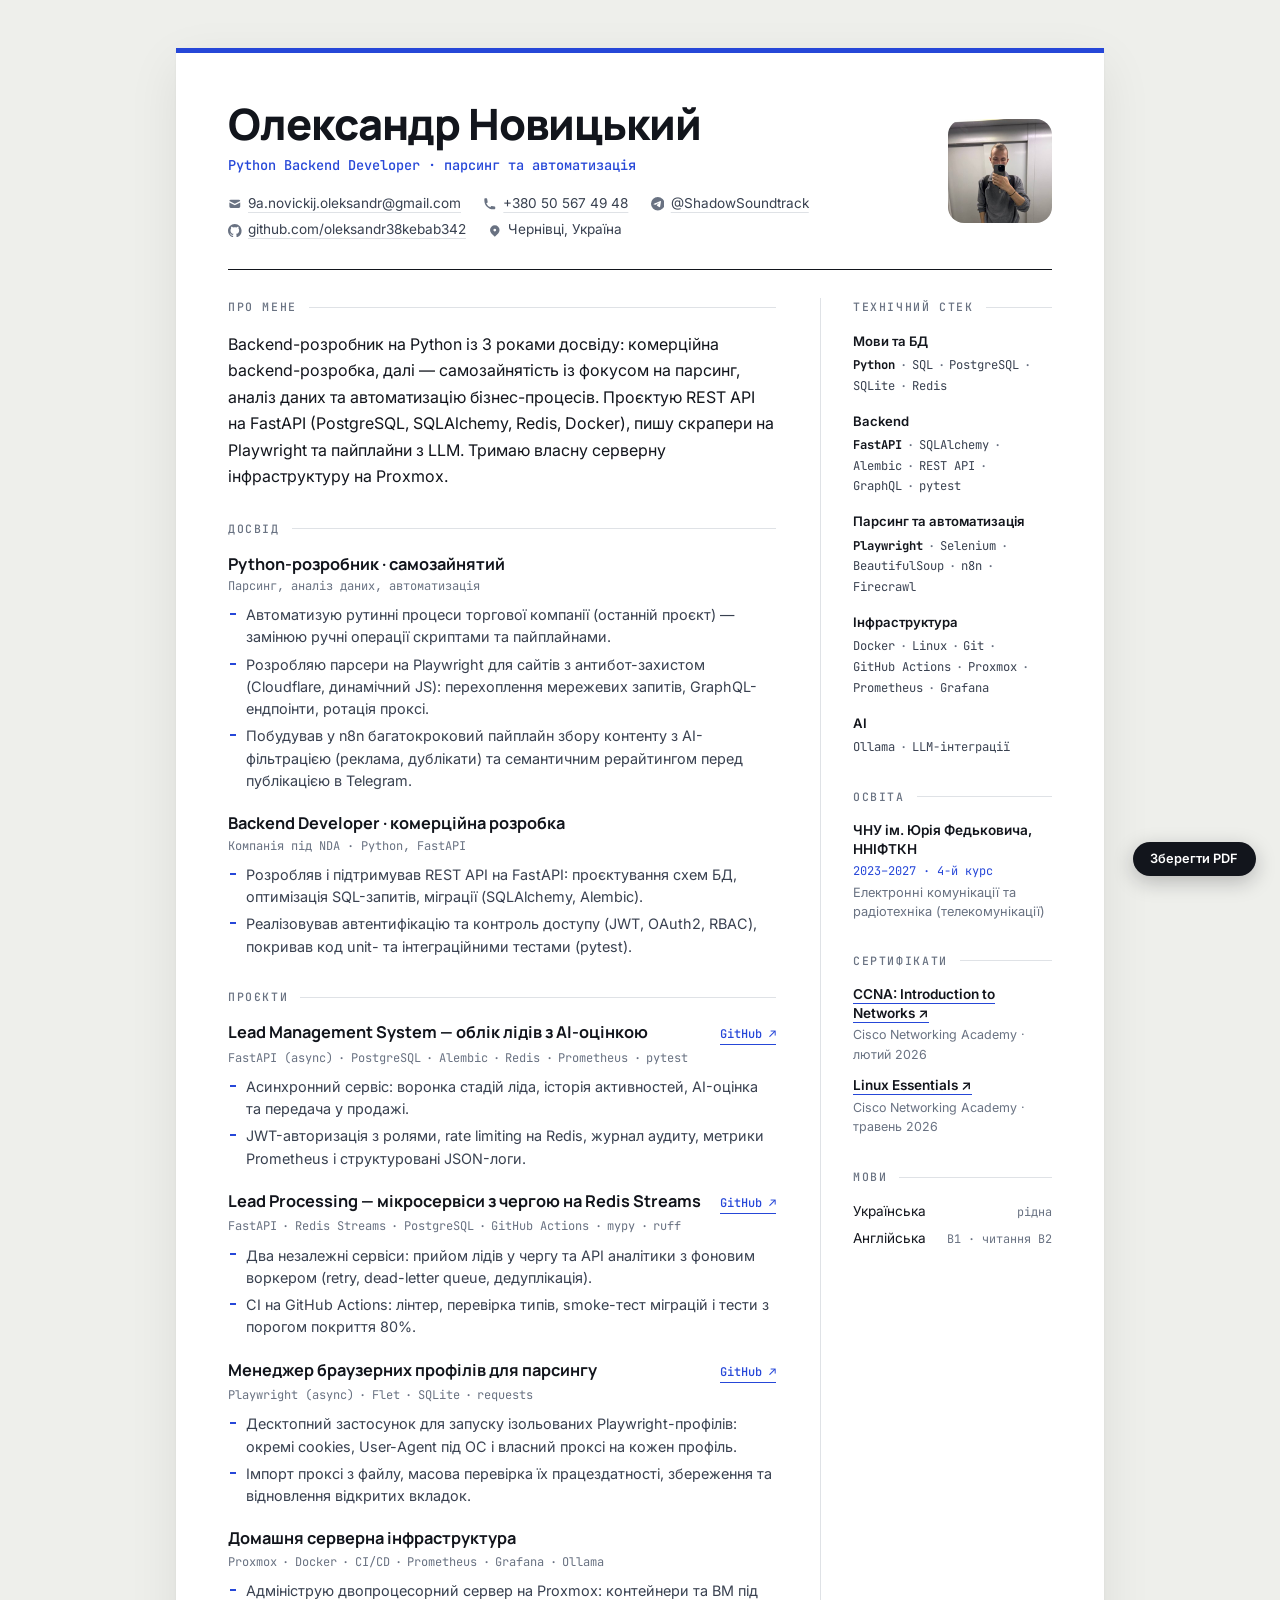
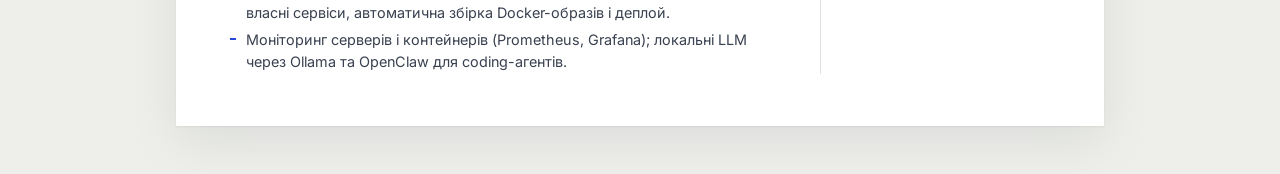
==== commit 7595d00a: "Replace schedule project with browser profile manager Co-Authored-By: Claude Opus 5.5 <noreply@anthr" ====
--- a/index.html
+++ b/index.html
@@ -89,21 +89,6 @@
 
       <article class="card">
         <div class="card-head">
-          <h3>Розклад ЧНУ — система управління навчальним розкладом</h3>
-          <a class="repo" href="https://github.com/oleksandr38kebab342/schedule_chnu" target="_blank" rel="noopener">GitHub&nbsp;↗</a>
-        </div>
-        <ul class="tags">
-          <li>FastAPI</li><li>SQLAlchemy 2.0</li><li>PostgreSQL</li><li>Redis</li><li>React</li><li>TypeScript</li><li>Docker</li>
-        </ul>
-        <ul class="bullets">
-          <li>Вебзастосунок, де диспетчери складають розклад університету, а студенти й викладачі бачать його без входу — на комп'ютері й телефоні.</li>
-          <li>Перевірка конфліктів викладачів та аудиторій, заміни й перенесення на конкретну дату, експорт у Excel для друку.</li>
-          <li>RBAC із 7 ролями та журналом аудиту, міграції Alembic, тести бекенда (pytest) і фронтенда.</li>
-        </ul>
-      </article>
-
-      <article class="card">
-        <div class="card-head">
           <h3>Lead Management System — облік лідів з AI-оцінкою</h3>
           <a class="repo" href="https://github.com/oleksandr38kebab342/Lead-Management-System" target="_blank" rel="noopener">GitHub&nbsp;↗</a>
         </div>
@@ -127,6 +112,20 @@
         <ul class="bullets">
           <li>Два незалежні сервіси: прийом лідів у чергу та API аналітики з фоновим воркером (retry, dead-letter queue, дедуплікація).</li>
           <li>CI на GitHub Actions: лінтер, перевірка типів, smoke-тест міграцій і тести з порогом покриття 80%.</li>
+        </ul>
+      </article>
+
+      <article class="card">
+        <div class="card-head">
+          <h3>Менеджер браузерних профілів для парсингу</h3>
+          <a class="repo" href="https://github.com/oleksandr38kebab342/anty-detect-browser" target="_blank" rel="noopener">GitHub&nbsp;↗</a>
+        </div>
+        <ul class="tags">
+          <li>Playwright (async)</li><li>Flet</li><li>SQLite</li><li>requests</li>
+        </ul>
+        <ul class="bullets">
+          <li>Десктопний застосунок для запуску ізольованих Playwright-профілів: окремі cookies, User-Agent під ОС і власний проксі на кожен профіль.</li>
+          <li>Імпорт проксі з файлу, масова перевірка їх працездатності, збереження та відновлення відкритих вкладок.</li>
         </ul>
       </article>
 
